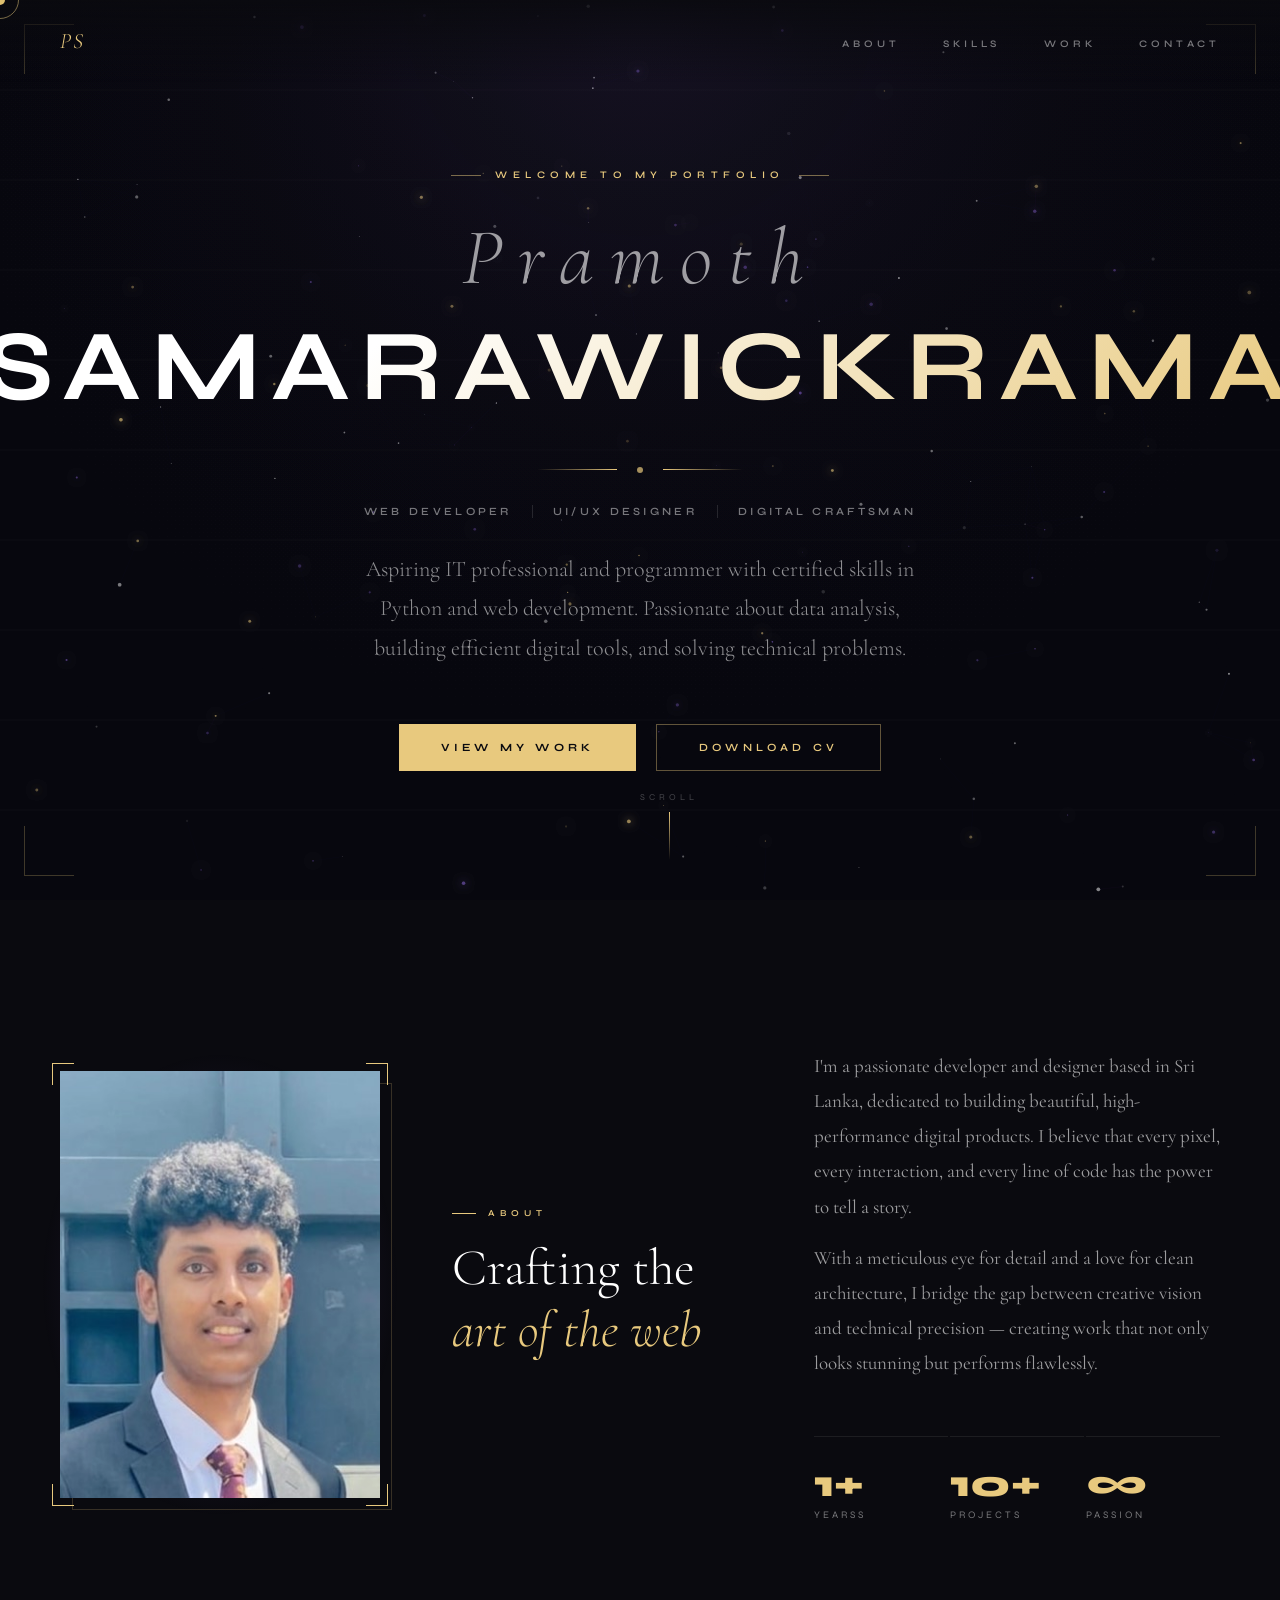
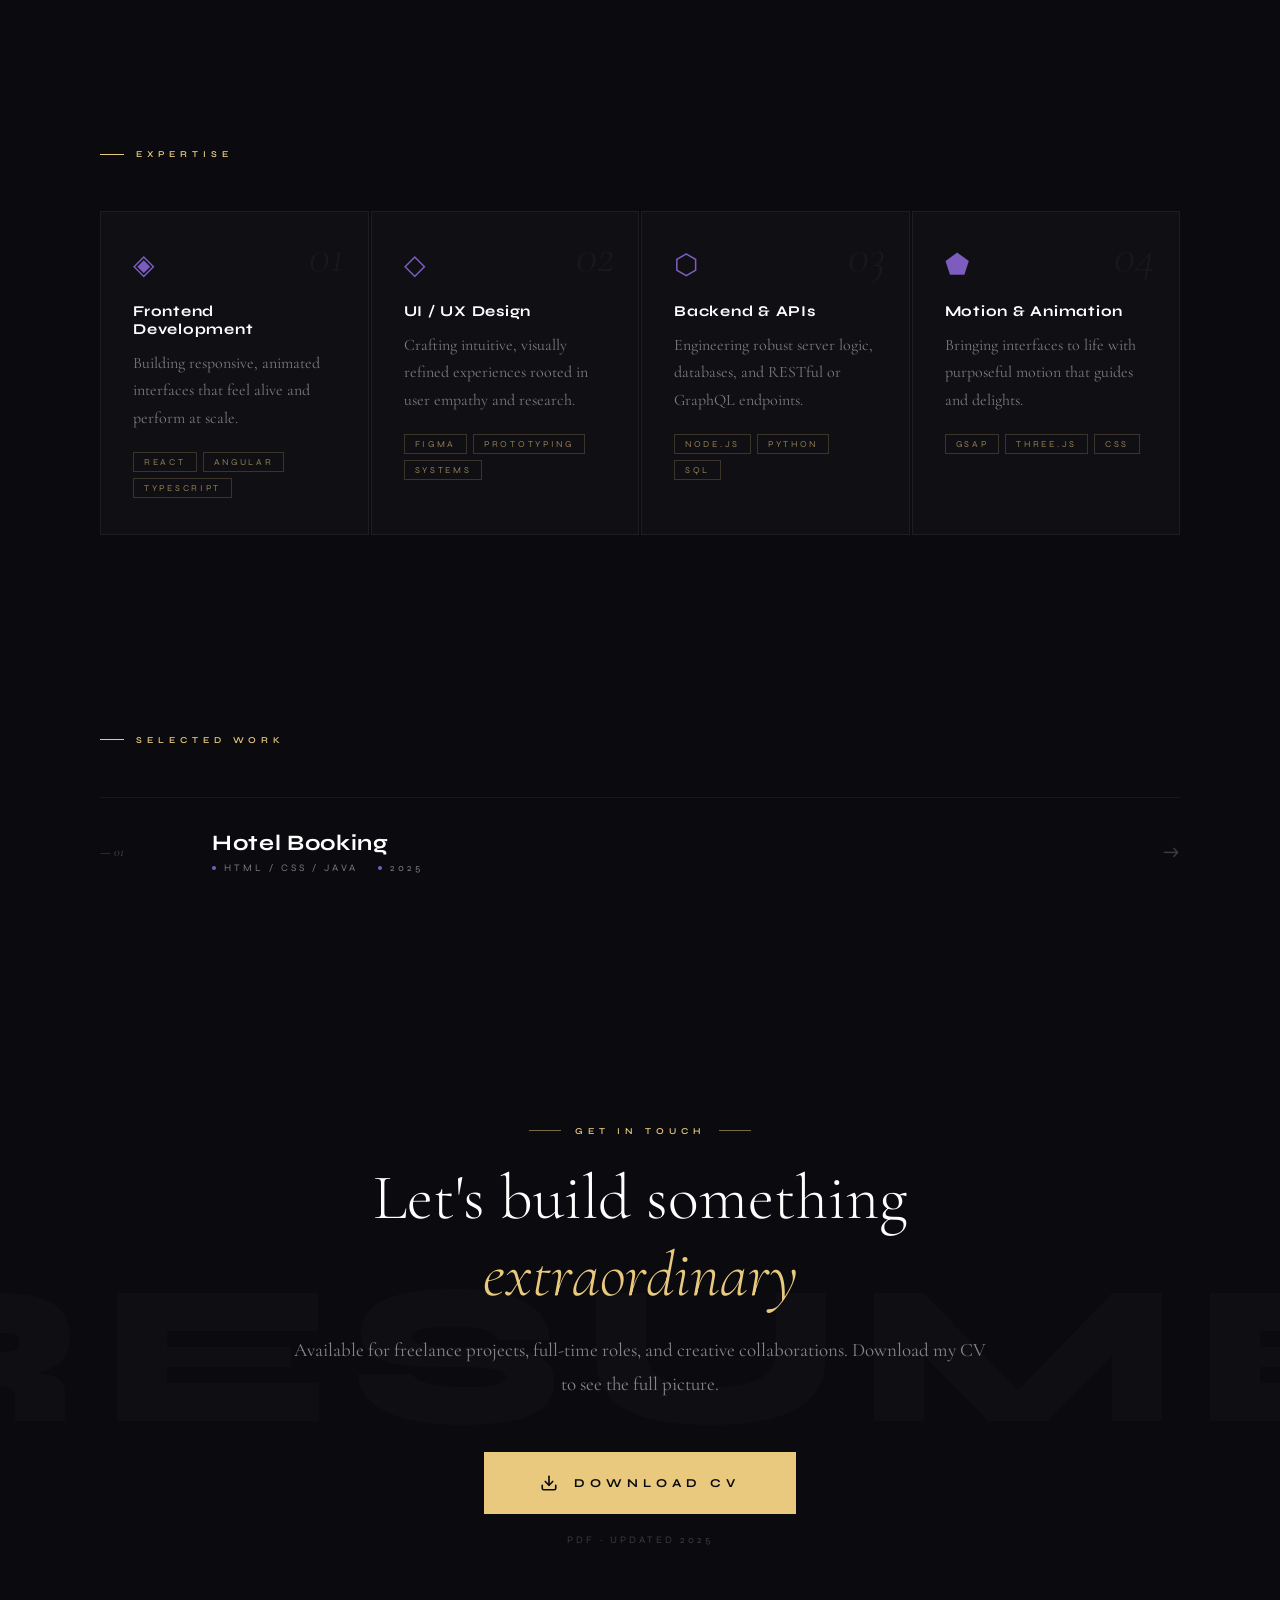
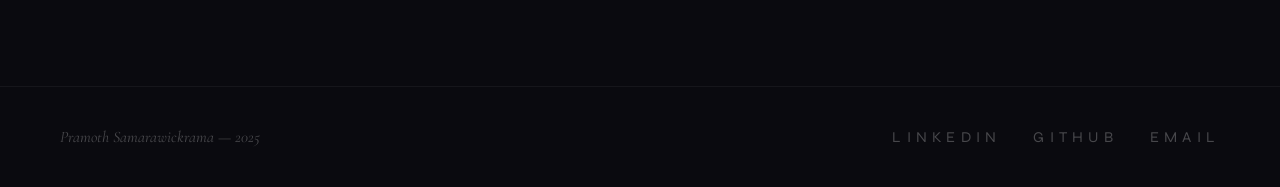
==== pramoth-home.html @ 7612b9fe "Add files via upload" ====
<!DOCTYPE html>
<html lang="en">
<head>
<meta charset="UTF-8">
<meta name="viewport" content="width=device-width, initial-scale=1.0">
<title>Pramoth Samarawickrama — Portfolio</title>
<link href="https://fonts.googleapis.com/css2?family=Cormorant+Garamond:ital,wght@0,300;0,400;0,600;1,300;1,400&family=Syne:wght@400;600;700;800&display=swap" rel="stylesheet">
<style>
:root {
  --gold: #e8c97e;
  --gold-dim: rgba(232,201,126,0.18);
  --gold-mid: rgba(232,201,126,0.5);
  --purple: #7c5cbf;
  --purple-dim: rgba(124,92,191,0.15);
  --bg: #0a0a0f;
  --bg2: #0f0f18;
  --white: #ffffff;
  --muted: rgba(255,255,255,0.45);
  --faint: rgba(255,255,255,0.08);
}

*, *::before, *::after { margin: 0; padding: 0; box-sizing: border-box; }

html { scroll-behavior: smooth; }

body {
  background: var(--bg);
  color: var(--white);
  font-family: 'Syne', sans-serif;
  cursor: none;
  overflow-x: hidden;
}

@media (hover: none) and (pointer: coarse) {
  body { cursor: auto; }
  .cursor, .cursor-ring { display: none !important; }
}

/* ── CURSOR ── */
.cursor {
  position: fixed; width: 10px; height: 10px;
  background: var(--gold); border-radius: 50%;
  pointer-events: none; z-index: 9999;
  transform: translate(-50%,-50%);
  mix-blend-mode: difference;
  transition: width .2s, height .2s, background .2s;
}
.cursor-ring {
  position: fixed; width: 38px; height: 38px;
  border: 1px solid var(--gold-mid); border-radius: 50%;
  pointer-events: none; z-index: 9998;
  transform: translate(-50%,-50%);
  transition: left .15s ease, top .15s ease, width .3s, height .3s, border-color .3s;
}
body:hover .cursor-ring { border-color: rgba(232,201,126,0.6); }

/* ── CANVAS ── */
canvas#bg { position: fixed; inset: 0; z-index: 0; }

/* ── NAV ── */
nav {
  position: fixed; top: 0; left: 0; right: 0;
  z-index: 100;
  display: flex; align-items: center; justify-content: space-between;
  padding: 28px 60px;
  background: linear-gradient(to bottom, rgba(10,10,15,0.9) 0%, transparent 100%);
}
.nav-logo {
  font-family: 'Cormorant Garamond', serif;
  font-size: 22px; font-weight: 300; font-style: italic;
  color: var(--gold); letter-spacing: 0.08em;
  opacity: 0; animation: fadeDown .8s ease .2s forwards;
}
.nav-links {
  display: flex; gap: 44px; list-style: none;
  opacity: 0; animation: fadeDown .8s ease .4s forwards;
}
.nav-links a {
  font-size: 10px; font-weight: 600; letter-spacing: 0.38em;
  text-transform: uppercase; color: var(--muted);
  text-decoration: none;
  transition: color .3s;
  position: relative;
}
.nav-links a::after {
  content: ''; position: absolute; bottom: -3px; left: 0;
  width: 0; height: 1px; background: var(--gold);
  transition: width .3s ease;
}
.nav-links a:hover { color: var(--gold); }
.nav-links a:hover::after { width: 100%; }

/* ── HERO ── */
#hero {
  position: relative; z-index: 10;
  min-height: 100vh;
  display: flex; flex-direction: column;
  align-items: center; justify-content: center;
  text-align: center;
  padding: 120px 40px 80px;
}

.hero-eyebrow {
  font-size: 10px; font-weight: 600; letter-spacing: 0.55em;
  text-transform: uppercase; color: var(--gold);
  opacity: 0; animation: fadeUp .8s ease .6s forwards;
  margin-bottom: 28px;
}
.hero-eyebrow span {
  display: inline-block; width: 30px; height: 1px;
  background: var(--gold); vertical-align: middle;
  margin: 0 14px; opacity: 0.5;
}

.hero-name {
  overflow: hidden;
  margin-bottom: 8px;
}
.hero-name-first {
  display: block;
  font-family: 'Cormorant Garamond', serif;
  font-style: italic; font-weight: 300;
  font-size: clamp(36px, 7vw, 80px);
  color: rgba(255,255,255,0.6);
  letter-spacing: 0.2em;
  transform: translateY(100%); opacity: 0;
  animation: revealUp 1s cubic-bezier(.22,1,.36,1) .8s forwards;
}
.hero-name-last {
  display: block;
  font-family: 'Syne', sans-serif;
  font-weight: 700;
  font-size: clamp(36px, 8.5vw, 100px);
  letter-spacing: 0.1em;
  text-transform: uppercase;
  background: linear-gradient(135deg, #fff 30%, var(--gold) 100%);
  -webkit-background-clip: text; -webkit-text-fill-color: transparent;
  background-clip: text;
  transform: translateY(100%); opacity: 0;
  animation: revealUp 1s cubic-bezier(.22,1,.36,1) 1s forwards;
}

.hero-divider {
  display: flex; align-items: center; gap: 20px;
  margin: 32px 0;
  opacity: 0; animation: fadeUp .8s ease 1.2s forwards;
}
.hero-divider-line {
  width: 80px; height: 1px;
  background: linear-gradient(90deg, transparent, var(--gold));
}
.hero-divider-line.r { transform: scaleX(-1); }
.hero-divider-dot {
  width: 6px; height: 6px; border-radius: 50%;
  background: var(--gold); opacity: 0.7;
  animation: pulseGold 2.5s ease-in-out infinite;
}
@keyframes pulseGold {
  0%,100% { transform: scale(1); opacity: 0.7; box-shadow: 0 0 0 0 rgba(232,201,126,0.4); }
  50% { transform: scale(1.4); opacity: 1; box-shadow: 0 0 0 8px rgba(232,201,126,0); }
}

.hero-roles {
  display: flex; gap: 0; flex-wrap: wrap; justify-content: center;
  opacity: 0; animation: fadeUp .8s ease 1.3s forwards;
  margin-bottom: 20px;
}
.role-chip {
  font-size: 11px; font-weight: 600; letter-spacing: 0.3em;
  text-transform: uppercase; color: var(--muted);
  padding: 0 20px;
  border-right: 1px solid rgba(255,255,255,0.12);
}
.role-chip:last-child { border-right: none; }

.hero-bio {
  max-width: 560px;
  font-family: 'Cormorant Garamond', serif;
  font-size: clamp(17px, 2.2vw, 22px);
  font-weight: 300; line-height: 1.8;
  color: rgba(255,255,255,0.55);
  opacity: 0; animation: fadeUp .8s ease 1.45s forwards;
  margin-top: 12px;
}

.hero-cta {
  display: flex; gap: 20px; margin-top: 56px; flex-wrap: wrap; justify-content: center;
  opacity: 0; animation: fadeUp .8s ease 1.6s forwards;
}
.btn-primary {
  font-family: 'Syne', sans-serif;
  font-size: 11px; font-weight: 700; letter-spacing: 0.38em;
  text-transform: uppercase; color: var(--bg);
  background: var(--gold);
  border: none; padding: 16px 42px;
  cursor: pointer;
  transition: transform .25s, box-shadow .25s, background .25s;
}
.btn-primary:hover {
  transform: translateY(-2px);
  box-shadow: 0 12px 40px rgba(232,201,126,0.3);
  background: #f0d898;
}
.btn-ghost {
  font-family: 'Syne', sans-serif;
  font-size: 11px; font-weight: 600; letter-spacing: 0.38em;
  text-transform: uppercase; color: var(--gold);
  background: none;
  border: 1px solid rgba(232,201,126,0.4);
  padding: 16px 42px;
  cursor: pointer;
  transition: border-color .25s, background .25s, transform .25s;
  text-decoration: none; display: inline-flex; align-items: center;
}
.btn-ghost:hover {
  border-color: var(--gold);
  background: var(--gold-dim);
  transform: translateY(-2px);
}

.hero-scroll {
  position: absolute; bottom: 40px; left: 50%; transform: translateX(-50%);
  display: flex; flex-direction: column; align-items: center; gap: 10px;
  opacity: 0; animation: fadeUp .8s ease 2s forwards;
  cursor: pointer;
}
.hero-scroll span {
  font-size: 9px; letter-spacing: 0.45em; text-transform: uppercase;
  color: rgba(255,255,255,0.25);
}
.scroll-line {
  width: 1px; height: 48px;
  background: linear-gradient(to bottom, var(--gold), transparent);
  animation: scrollPulse 2s ease-in-out infinite;
}
@keyframes scrollPulse {
  0% { transform: scaleY(0); transform-origin: top; opacity: 1; }
  50% { transform: scaleY(1); transform-origin: top; opacity: 1; }
  51% { transform: scaleY(1); transform-origin: bottom; }
  100% { transform: scaleY(0); transform-origin: bottom; opacity: 0.3; }
}

/* ── ABOUT STRIP ── */
#about {
  position: relative; z-index: 10;
  padding: 120px 60px;
  display: grid;
  grid-template-columns: 320px 1fr 1.4fr;
  gap: 72px;
  max-width: 1280px;
  margin: 0 auto;
  align-items: center;
}

/* Portrait image block */
.about-portrait {
  position: relative;
  width: 100%;
}
.about-portrait-glow {
  position: absolute;
  inset: -20px;
  background: radial-gradient(ellipse at center, rgba(124,92,191,0.28) 0%, transparent 70%);
  border-radius: 2px;
  pointer-events: none;
  z-index: 0;
}
.about-portrait-offset {
  position: absolute;
  bottom: -12px; right: -12px;
  width: 100%; height: 100%;
  border: 1px solid rgba(232,201,126,0.2);
  z-index: 0;
}
.about-portrait-img {
  position: relative; z-index: 1;
  width: 100%;
  aspect-ratio: 3/4;
  object-fit: cover;
  object-position: top center;
  display: block;
  filter: grayscale(15%) contrast(1.05);
  transition: filter .5s ease;
}
.about-portrait:hover .about-portrait-img {
  filter: grayscale(0%) contrast(1.05);
}
/* Gold corner brackets */
.about-portrait-corner {
  position: absolute; z-index: 2;
  width: 22px; height: 22px;
}
.about-portrait-corner.tl { top: -8px;  left: -8px;  border-top: 1.5px solid var(--gold); border-left: 1.5px solid var(--gold); }
.about-portrait-corner.tr { top: -8px;  right: -8px; border-top: 1.5px solid var(--gold); border-right: 1.5px solid var(--gold); }
.about-portrait-corner.bl { bottom: -8px; left: -8px;  border-bottom: 1.5px solid var(--gold); border-left: 1.5px solid var(--gold); }
.about-portrait-corner.br { bottom: -8px; right: -8px; border-bottom: 1.5px solid var(--gold); border-right: 1.5px solid var(--gold); }
/* Floating badge */
.about-badge {
  position: absolute; z-index: 3;
  bottom: 20px; left: -20px;
  background: #0a0a0f;
  border: 1px solid rgba(232,201,126,0.3);
  padding: 12px 18px;
  display: flex; flex-direction: column; gap: 3px;
}
/*.about-badge-num {
  font-family: 'Syne', sans-serif;
  font-size: 22px; font-weight: 800;
  color: var(--gold); line-height: 1;
}
.about-badge-label {
  font-size: 9px; letter-spacing: 0.32em;
  text-transform: uppercase; color: var(--muted);
}*/
.section-label {
  font-size: 9px; font-weight: 600; letter-spacing: 0.55em;
  text-transform: uppercase; color: var(--gold);
  margin-bottom: 20px;
  display: flex; align-items: center; gap: 12px;
}
.section-label::before {
  content: ''; display: block; width: 24px; height: 1px; background: var(--gold);
}
.about-heading {
  font-family: 'Cormorant Garamond', serif;
  font-size: clamp(32px, 4vw, 52px); font-weight: 300;
  line-height: 1.2; color: var(--white);
}
.about-heading em { font-style: italic; color: var(--gold); }
.about-body {
  font-family: 'Cormorant Garamond', serif;
  font-size: 19px; line-height: 1.85;
  color: rgba(255,255,255,0.6);
  margin-top: 28px;
}
.stats-row {
  display: grid; grid-template-columns: repeat(3, 1fr);
  gap: 2px; margin-top: 56px;
}
.stat {
  padding: 28px 0;
  border-top: 1px solid rgba(255,255,255,0.08);
}
.stat-num {
  font-family: 'Syne', sans-serif;
  font-size: 38px; font-weight: 800;
  color: var(--gold); line-height: 1;
  margin-bottom: 6px;
}
.stat-label {
  font-size: 10px; letter-spacing: 0.3em; text-transform: uppercase;
  color: var(--muted);
}

/* ── SKILLS ── */
#skills {
  position: relative; z-index: 10;
  padding: 80px 60px 120px;
  max-width: 1200px; margin: 0 auto;
}
.skills-grid {
  display: grid;
  grid-template-columns: repeat(auto-fit, minmax(240px, 1fr));
  gap: 2px;
  margin-top: 52px;
}
.skill-card {
  background: rgba(255,255,255,0.025);
  border: 1px solid rgba(255,255,255,0.06);
  padding: 36px 32px;
  position: relative; overflow: hidden;
  transition: background .35s, border-color .35s, transform .35s;
  cursor: default;
}
.skill-card::before {
  content: '';
  position: absolute; inset: 0;
  background: linear-gradient(135deg, var(--purple-dim) 0%, transparent 60%);
  opacity: 0; transition: opacity .35s;
}
.skill-card:hover { background: rgba(255,255,255,0.04); border-color: rgba(232,201,126,0.25); transform: translateY(-4px); }
.skill-card:hover::before { opacity: 1; }
.skill-card:hover .skill-icon { color: var(--gold); }
.skill-num {
  position: absolute; top: 20px; right: 24px;
  font-family: 'Cormorant Garamond', serif;
  font-size: 48px; font-weight: 300; font-style: italic;
  color: rgba(255,255,255,0.04);
  line-height: 1;
}
.skill-icon {
  font-size: 28px; margin-bottom: 20px;
  color: var(--purple); transition: color .35s;
}
.skill-title {
  font-family: 'Syne', sans-serif;
  font-size: 15px; font-weight: 700;
  color: var(--white); letter-spacing: 0.05em;
  margin-bottom: 12px;
}
.skill-desc {
  font-family: 'Cormorant Garamond', serif;
  font-size: 16px; line-height: 1.7;
  color: rgba(255,255,255,0.45);
}
.skill-tags {
  display: flex; flex-wrap: wrap; gap: 6px; margin-top: 20px;
}
.skill-tag {
  font-size: 9px; letter-spacing: 0.3em; text-transform: uppercase;
  color: rgba(232,201,126,0.6);
  border: 1px solid rgba(232,201,126,0.2);
  padding: 4px 10px;
}

/* ── SELECTED WORK ── */
#work {
  position: relative; z-index: 10;
  padding: 80px 60px 120px;
  max-width: 1200px; margin: 0 auto;
}
.work-list { margin-top: 52px; }
.work-item {
  display: grid;
  grid-template-columns: 80px 1fr auto;
  gap: 32px; align-items: center;
  padding: 32px 0;
  border-top: 1px solid rgba(255,255,255,0.06);
  cursor: pointer;
  transition: padding .35s;
  position: relative;
}
.work-item::after {
  content: '';
  position: absolute; bottom: 0; left: 0; right: 0; height: 1px;
  background: rgba(255,255,255,0.06);
}
.work-item:last-child::after { display: none; }
.work-item:hover { padding-left: 16px; }
.work-item:hover .work-num { color: var(--gold); }
.work-item:hover .work-arrow { transform: translateX(6px); color: var(--gold); }
.work-num {
  font-family: 'Cormorant Garamond', serif;
  font-size: 13px; font-style: italic;
  color: rgba(255,255,255,0.25);
  transition: color .35s;
}
.work-info { flex: 1; }
.work-title {
  font-family: 'Syne', sans-serif;
  font-size: 22px; font-weight: 700;
  color: var(--white); letter-spacing: 0.03em;
  margin-bottom: 6px;
  transition: color .35s;
}
.work-item:hover .work-title { color: var(--gold); }
.work-meta {
  font-size: 10px; letter-spacing: 0.3em; text-transform: uppercase;
  color: var(--muted);
  display: flex; gap: 20px;
}
.work-meta span { display: flex; align-items: center; gap: 8px; }
.work-meta span::before {
  content: ''; width: 4px; height: 4px;
  border-radius: 50%; background: var(--purple);
}
.work-arrow {
  font-size: 20px; color: rgba(255,255,255,0.2);
  transition: transform .35s, color .35s;
}

/* ── CV SECTION ── */
#cv-section {
  position: relative; z-index: 10;
  padding: 100px 60px 140px;
  text-align: center;
  overflow: hidden;
}
.cv-bg-text {
  position: absolute; top: 50%; left: 50%;
  transform: translate(-50%, -50%);
  font-family: 'Syne', sans-serif;
  font-size: clamp(80px, 18vw, 200px);
  font-weight: 800; letter-spacing: 0.1em;
  text-transform: uppercase;
  color: rgba(255,255,255,0.02);
  white-space: nowrap; pointer-events: none;
  user-select: none;
}
.cv-inner {
  position: relative; z-index: 2;
  max-width: 700px; margin: 0 auto;
}
.cv-label {
  font-size: 9px; font-weight: 600; letter-spacing: 0.55em;
  text-transform: uppercase; color: var(--gold);
  margin-bottom: 24px;
  display: flex; align-items: center; justify-content: center; gap: 14px;
}
.cv-label::before, .cv-label::after {
  content: ''; display: block; width: 32px; height: 1px; background: var(--gold); opacity: 0.5;
}
.cv-heading {
  font-family: 'Cormorant Garamond', serif;
  font-size: clamp(36px, 5.5vw, 64px);
  font-weight: 300; line-height: 1.2;
  margin-bottom: 20px;
}
.cv-heading em { font-style: italic; color: var(--gold); }
.cv-sub {
  font-family: 'Cormorant Garamond', serif;
  font-size: 19px; line-height: 1.75;
  color: rgba(255,255,255,0.5);
  margin-bottom: 52px;
}

/* The grand CV button */
.cv-download-wrap {
  display: flex; justify-content: center; align-items: center;
  flex-direction: column; gap: 20px;
}
.cv-btn {
  position: relative; display: inline-flex;
  align-items: center; gap: 16px;
  font-family: 'Syne', sans-serif;
  font-size: 12px; font-weight: 700; letter-spacing: 0.42em;
  text-transform: uppercase; color: var(--bg);
  background: var(--gold);
  border: none; padding: 22px 56px;
  cursor: pointer; overflow: hidden;
  text-decoration: none;
  transition: transform .3s, box-shadow .3s;
}
.cv-btn::before {
  content: '';
  position: absolute; inset: 0;
  background: linear-gradient(135deg, rgba(255,255,255,0.25), transparent);
  opacity: 0; transition: opacity .3s;
}
.cv-btn:hover { transform: translateY(-3px); box-shadow: 0 20px 60px rgba(232,201,126,0.35); }
.cv-btn:hover::before { opacity: 1; }
.cv-btn:active { transform: translateY(0); }
.cv-btn svg {
  width: 18px; height: 18px; flex-shrink: 0;
  transition: transform .3s;
}
.cv-btn:hover svg { transform: translateY(3px); }

.cv-note {
  font-size: 10px; letter-spacing: 0.3em; text-transform: uppercase;
  color: rgba(255,255,255,0.2);
}

/* ── FOOTER ── */
footer {
  position: relative; z-index: 10;
  padding: 40px 60px;
  border-top: 1px solid rgba(255,255,255,0.05);
  display: flex; align-items: center; justify-content: space-between;
  flex-wrap: wrap; gap: 20px;
}
.footer-sig {
  font-family: 'Cormorant Garamond', serif;
  font-style: italic; font-size: 16px;
  color: rgba(255,255,255,0.25);
}
.footer-links {
  display: flex; gap: 32px; list-style: none;
}
.footer-links a {
  font-size: 15px; letter-spacing: 0.35em; text-transform: uppercase;
  color: rgba(255, 255, 255, 0.25); text-decoration: none;
  transition: color .3s;
}
.footer-links a:hover { color: var(--gold); }

/* ── CORNER DECO ── */
.corner-deco {
  position: fixed; width: 50px; height: 50px;
  z-index: 50; pointer-events: none;
  opacity: 0; animation: fadeUp .8s ease 2s forwards;
}
.corner-deco.tl { top: 24px; left: 24px; border-top: 1px solid rgba(232,201,126,0.25); border-left: 1px solid rgba(232,201,126,0.25); }
.corner-deco.tr { top: 24px; right: 24px; border-top: 1px solid rgba(232,201,126,0.25); border-right: 1px solid rgba(232,201,126,0.25); }
.corner-deco.bl { bottom: 24px; left: 24px; border-bottom: 1px solid rgba(232,201,126,0.25); border-left: 1px solid rgba(232,201,126,0.25); }
.corner-deco.br { bottom: 24px; right: 24px; border-bottom: 1px solid rgba(232,201,126,0.25); border-right: 1px solid rgba(232,201,126,0.25); }

/* ── ANIMATIONS ── */
@keyframes fadeUp { from { opacity:0; transform:translateY(24px); } to { opacity:1; transform:translateY(0); } }
@keyframes fadeDown { from { opacity:0; transform:translateY(-16px); } to { opacity:1; transform:translateY(0); } }
@keyframes revealUp { to { transform:translateY(0); opacity:1; } }

/* ── REVEAL ON SCROLL ── */
.reveal {
  opacity: 0; transform: translateY(36px);
  transition: opacity .9s cubic-bezier(.22,1,.36,1), transform .9s cubic-bezier(.22,1,.36,1);
}
.reveal.visible { opacity: 1; transform: translateY(0); }

/* ── RESPONSIVE ── */
@media (max-width: 768px) {
  nav { padding: 22px 28px; }
  .nav-links { gap: 24px; }
  #about { grid-template-columns: 1fr; gap: 48px; padding: 80px 28px; }
  .about-portrait { max-width: 280px; margin: 0 auto; }
  .about-badge { left: 0; }
  #skills, #work, #cv-section { padding-left: 28px; padding-right: 28px; }
  .stats-row { grid-template-columns: repeat(3,1fr); gap: 0; }
  footer { padding: 32px 28px; flex-direction: column; align-items: flex-start; }
  .work-item { grid-template-columns: 60px 1fr 30px; gap: 16px; }
}

/* Page fade-in from loader */
.page-veil {
  position: fixed; inset: 0; z-index: 9999;
  background: #0a0a0f;
  opacity: 1;
  transition: opacity 0.8s ease;
  pointer-events: none;
}
.page-veil.lifted { opacity: 0; }
</style>
</head>
<body>

<div class="page-veil" id="pageVeil"></div>
<canvas id="bg"></canvas>
<div class="cursor" id="cursor"></div>
<div class="cursor-ring" id="cursorRing"></div>
<div class="corner-deco tl"></div>
<div class="corner-deco tr"></div>
<div class="corner-deco bl"></div>
<div class="corner-deco br"></div>

<!-- NAV -->
<nav>
  <div class="nav-logo">PS</div>
  <ul class="nav-links">
    <li><a href="#about">About</a></li>
    <li><a href="#skills">Skills</a></li>
    <li><a href="#work">Work</a></li>
    <li><a href="#cv-section">Contact</a></li>
  </ul>
</nav>

<!-- HERO -->
<section id="hero">
  <p class="hero-eyebrow"><span></span>Welcome to my portfolio<span></span></p>

  <div class="hero-name">
    <span class="hero-name-first">Pramoth</span>
    <span class="hero-name-last">Samarawickrama</span>
  </div>

  <div class="hero-divider">
    <div class="hero-divider-line"></div>
    <div class="hero-divider-dot"></div>
    <div class="hero-divider-line r"></div>
  </div>

  <div class="hero-roles">
    <span class="role-chip">Web Developer</span>
    <span class="role-chip">UI/UX Designer</span>
    <span class="role-chip">Digital Craftsman</span>
  </div>

  <p class="hero-bio">
    Aspiring IT professional and programmer with certified skills in Python and web development. Passionate about data analysis, building efficient digital tools, and solving technical problems.
  </p>

  <div class="hero-cta">
    <button class="btn-primary" onclick="document.getElementById('work').scrollIntoView({behavior:'smooth'})">View My Work</button>
    <a href="#cv-section" class="btn-ghost">Download CV</a>
  </div>

  <div class="hero-scroll" onclick="document.getElementById('about').scrollIntoView({behavior:'smooth'})">
    <span>Scroll</span>
    <div class="scroll-line"></div>
  </div>
</section>

<!-- ABOUT -->
<section id="about">

  <!-- Column 1: Portrait -->
  <div class="about-portrait reveal">
    <div class="about-portrait-glow"></div>
    <div class="about-portrait-offset"></div>
    <img
      src="Pramoth.jpeg"
      alt="Pramoth Samarawickrama"
      class="about-portrait-img"
    />
    <div class="about-portrait-corner tl"></div>
    <div class="about-portrait-corner tr"></div>
    <div class="about-portrait-corner bl"></div>
    <div class="about-portrait-corner br"></div>
    <!--div class="about-badge">
      <span class="about-badge-num">5+</span>
      <span class="about-badge-label">Years exp.</span>
    </div-->
  </div>

  <!-- Column 2: Label + Heading -->
  <div>
    <p class="section-label reveal">About</p>
    <h2 class="about-heading reveal" style="transition-delay:.1s">
      Crafting the<br><em>art of the web</em>
    </h2>
  </div>

  <!-- Column 3: Bio + Stats -->
  <div>
    <p class="about-body reveal" style="transition-delay:.2s">
      I'm a passionate developer and designer based in Sri Lanka, dedicated to building
      beautiful, high-performance digital products. I believe that every pixel, every
      interaction, and every line of code has the power to tell a story.
    </p>
    <p class="about-body reveal" style="transition-delay:.3s; margin-top:16px;">
      With a meticulous eye for detail and a love for clean architecture, I bridge the gap
      between creative vision and technical precision — creating work that not only looks
      stunning but performs flawlessly.
    </p>
    <div class="stats-row">
      <div class="stat reveal" style="transition-delay:.35s">
        <div class="stat-num">1+</div>
        <div class="stat-label">Yearss</div>
      </div>
      <div class="stat reveal" style="transition-delay:.42s">
        <div class="stat-num">10+</div>
        <div class="stat-label">Projects</div>
      </div>
      <div class="stat reveal" style="transition-delay:.49s">
        <div class="stat-num">∞</div>
        <div class="stat-label">Passion</div>
      </div>
    </div>
  </div>

</section>

<!-- SKILLS -->
<section id="skills">
  <p class="section-label reveal">Expertise</p>
  <div class="skills-grid">
    <div class="skill-card reveal" style="transition-delay:.1s">
      <div class="skill-num">01</div>
      <div class="skill-icon">◈</div>
      <div class="skill-title">Frontend Development</div>
      <div class="skill-desc">Building responsive, animated interfaces that feel alive and perform at scale.</div>
      <div class="skill-tags">
        <span class="skill-tag">React</span>
        <span class="skill-tag">Angular</span>
        <span class="skill-tag">TypeScript</span>
      </div>
    </div>
    <div class="skill-card reveal" style="transition-delay:.18s">
      <div class="skill-num">02</div>
      <div class="skill-icon">◇</div>
      <div class="skill-title">UI / UX Design</div>
      <div class="skill-desc">Crafting intuitive, visually refined experiences rooted in user empathy and research.</div>
      <div class="skill-tags">
        <span class="skill-tag">Figma</span>
        <span class="skill-tag">Prototyping</span>
        <span class="skill-tag">Systems</span>
      </div>
    </div>
    <div class="skill-card reveal" style="transition-delay:.26s">
      <div class="skill-num">03</div>
      <div class="skill-icon">⬡</div>
      <div class="skill-title">Backend & APIs</div>
      <div class="skill-desc">Engineering robust server logic, databases, and RESTful or GraphQL endpoints.</div>
      <div class="skill-tags">
        <span class="skill-tag">Node.js</span>
        <span class="skill-tag">Python</span>
        <span class="skill-tag">SQL</span>
      </div>
    </div>
    <div class="skill-card reveal" style="transition-delay:.34s">
      <div class="skill-num">04</div>
      <div class="skill-icon">⬟</div>
      <div class="skill-title">Motion & Animation</div>
      <div class="skill-desc">Bringing interfaces to life with purposeful motion that guides and delights.</div>
      <div class="skill-tags">
        <span class="skill-tag">GSAP</span>
        <span class="skill-tag">Three.js</span>
        <span class="skill-tag">CSS</span>
      </div>
    </div>
  </div>
</section>

<!-- WORK -->
<section id="work">
  <p class="section-label reveal">Selected Work</p>
  <div class="work-list">
    <a href="projects/Hotel Booking/index.html" target="_blank"
       class="work-item reveal" style="transition-delay:.1s; text-decoration:none; color:inherit;">
      <span class="work-num">— 01</span>
      <div class="work-info">
        <div class="work-title">Hotel Booking</div>
        <div class="work-meta">
          <!--span>Design System</span-->
          <span>Html / Css / Java</span>
          <span>2025</span>
        </div>
      </div>
      <span class="work-arrow">→</span>
    </a>
    </div>
    <!--Project 2>
    <div class="work-item reveal" style="transition-delay:.18s">
      <span class="work-num">— 02</span>
      <div class="work-info">
        <div class="work-title">Nexus E-Commerce Platform</div>
        <div class="work-meta">
          <span>Full Stack</span>
          <span>Next.js / Node</span>
          <span>2024</span>
        </div>
      </div>
      <span class="work-arrow">→</span>
    </div>
    <!-Project 3>
    <div class="work-item reveal" style="transition-delay:.26s">
      <span class="work-num">— 03</span>
      <div class="work-info">
        <div class="work-title">Atlas Analytics Dashboard</div>
        <div class="work-meta">
          <span>Data Visualization</span>
          <span>D3.js / Python</span>
          <span>2023</span>
        </div>
      </div>
      <span class="work-arrow">→</span>
    </div>
    <!-Project 4>
    <div class="work-item reveal" style="transition-delay:.34s">
      <span class="work-num">— 04</span>
      <div class="work-info">
        <div class="work-title">Vela Brand Experience</div>
        <div class="work-meta">
          <span>Creative Dev</span>
          <span>WebGL / GSAP</span>
          <span>2023</span>
        </div>
      </div>
      <span class="work-arrow">→</span-->
    </div>
  </div>
</section>

<!-- CV DOWNLOAD -->
<section id="cv-section">
  <div class="cv-bg-text" aria-hidden="true">Resume</div>
  <div class="cv-inner">
    <p class="cv-label reveal">Get In Touch</p>
    <h2 class="cv-heading reveal" style="transition-delay:.1s">
      Let's build something <em>extraordinary</em>
    </h2>
    <p class="cv-sub reveal" style="transition-delay:.2s">
      Available for freelance projects, full-time roles, and creative collaborations.
      Download my CV to see the full picture.
    </p>
    <div class="cv-download-wrap reveal" style="transition-delay:.3s">
      <a href="Pramoth-CV.png" download="Pramoth_Samarawickrama_CV.pdf" class="cv-btn">
        <svg viewBox="0 0 24 24" fill="none" stroke="currentColor" stroke-width="2.2" stroke-linecap="round" stroke-linejoin="round">
          <path d="M21 15v4a2 2 0 0 1-2 2H5a2 2 0 0 1-2-2v-4"/>
          <polyline points="7 10 12 15 17 10"/>
          <line x1="12" y1="15" x2="12" y2="3"/>
        </svg>
        Download CV
      </a>
      <span class="cv-note">PDF · Updated 2025</span>
    </div>
  </div>
</section>

<!-- FOOTER -->
<footer>
  <div class="footer-sig">Pramoth Samarawickrama &mdash; 2025</div>
  <ul class="footer-links">
    <li><a href="https://www.linkedin.com/in/pramoth-samarawickrama" target="_blank">LinkedIn</a></li>
    <li><a href="https://github.com/Pramothsamarawickrama" target="_blank">GitHub</a></li>
    <li><a href="mailto:rashinthapramoth@gmail.com">Email</a></li>
  </ul>
</footer>

<script>
/* ── PAGE FADE-IN ── */
window.addEventListener('load', () => {
  requestAnimationFrame(() => {
    document.getElementById('pageVeil').classList.add('lifted');
  });
});

/* ── PARTICLE CANVAS ── */
const canvas = document.getElementById('bg');
const ctx = canvas.getContext('2d');
let W, H, particles = [], mouse = { x: -999, y: -999 };

function resize() { W = canvas.width = window.innerWidth; H = canvas.height = window.innerHeight; }
resize(); window.addEventListener('resize', resize);

window.addEventListener('mousemove', e => { mouse.x = e.clientX; mouse.y = e.clientY; });

class Particle {
  constructor() { this.reset(true); }
  reset(init) {
    this.x = Math.random() * W;
    this.y = init ? Math.random() * H : Math.random() * H;
    this.ox = this.x; this.oy = this.y;
    this.size = Math.random() * 1.6 + 0.3;
    this.vx = (Math.random() - 0.5) * 0.25;
    this.vy = (Math.random() - 0.5) * 0.25;
    this.opacity = 0;
    this.targetOpacity = Math.random() * 0.5 + 0.1;
    this.speed = Math.random() * 0.005 + 0.003;
    this.growing = true;
    this.color = Math.random() < 0.28 ? '#e8c97e' : Math.random() < 0.5 ? '#7c5cbf' : '#ffffff';
  }
  update() {
    this.x += this.vx;
    this.y += this.vy;
    // Mouse repulsion
    const dx = this.x - mouse.x, dy = this.y - mouse.y;
    const dist = Math.sqrt(dx*dx + dy*dy);
    if (dist < 120) {
      const force = (120 - dist) / 120;
      this.x += dx / dist * force * 1.5;
      this.y += dy / dist * force * 1.5;
    }
    if (this.growing) {
      this.opacity = Math.min(this.opacity + this.speed, this.targetOpacity);
      if (this.opacity >= this.targetOpacity) this.growing = false;
    } else {
      this.opacity -= this.speed * 0.4;
      if (this.opacity <= 0) this.reset(false);
    }
    if (this.x < 0 || this.x > W || this.y < 0 || this.y > H) this.reset(false);
  }
  draw() {
    ctx.save();
    ctx.globalAlpha = this.opacity;
    ctx.fillStyle = this.color;
    if (this.color !== '#ffffff') { ctx.shadowBlur = 8; ctx.shadowColor = this.color; }
    ctx.beginPath();
    ctx.arc(this.x, this.y, this.size, 0, Math.PI * 2);
    ctx.fill();
    ctx.restore();
  }
}
for (let i = 0; i < 160; i++) particles.push(new Particle());

/* Connection lines between nearby particles */
function drawConnections() {
  for (let i = 0; i < particles.length; i++) {
    for (let j = i + 1; j < particles.length; j++) {
      const p = particles[i], q = particles[j];
      if (p.color === '#e8c97e' && q.color === '#e8c97e') continue;
      const dx = p.x - q.x, dy = p.y - q.y;
      const dist = Math.sqrt(dx*dx + dy*dy);
      if (dist < 100) {
        ctx.save();
        ctx.globalAlpha = (1 - dist / 100) * 0.04;
        ctx.strokeStyle = '#7c5cbf';
        ctx.lineWidth = 0.5;
        ctx.beginPath(); ctx.moveTo(p.x, p.y); ctx.lineTo(q.x, q.y); ctx.stroke();
        ctx.restore();
      }
    }
  }
}

/* Subtle grid */
function drawGrid() {
  ctx.strokeStyle = 'rgba(255,255,255,0.022)';
  ctx.lineWidth = 0.5;
  const s = 90;
  for (let x = 0; x < W; x += s) { ctx.beginPath(); ctx.moveTo(x,0); ctx.lineTo(x,H); ctx.stroke(); }
  for (let y = 0; y < H; y += s) { ctx.beginPath(); ctx.moveTo(0,y); ctx.lineTo(W,y); ctx.stroke(); }
}

function animate() {
  ctx.fillStyle = 'rgba(10,10,15,0.28)';
  ctx.fillRect(0, 0, W, H);
  drawGrid();
  drawConnections();
  particles.forEach(p => { p.update(); p.draw(); });
  // Ambient glow center-top
  const g = ctx.createRadialGradient(W/2, 0, 0, W/2, 0, W*0.6);
  g.addColorStop(0, 'rgba(124,92,191,0.06)');
  g.addColorStop(1, 'transparent');
  ctx.fillStyle = g; ctx.fillRect(0, 0, W, H);
  requestAnimationFrame(animate);
}
animate();

/* ── CUSTOM CURSOR — desktop only ── */
const cur = document.getElementById('cursor');
const ring = document.getElementById('cursorRing');
const isTouch = window.matchMedia('(hover: none) and (pointer: coarse)').matches;
if (!isTouch) {
  document.addEventListener('mousemove', e => {
    cur.style.left = e.clientX + 'px'; cur.style.top = e.clientY + 'px';
    ring.style.left = e.clientX + 'px'; ring.style.top = e.clientY + 'px';
  });
  document.querySelectorAll('a, button, .work-item, .skill-card').forEach(el => {
    el.addEventListener('mouseenter', () => {
      ring.style.width = '60px'; ring.style.height = '60px';
      ring.style.borderColor = 'rgba(232,201,126,0.8)';
    });
    el.addEventListener('mouseleave', () => {
      ring.style.width = '38px'; ring.style.height = '38px';
      ring.style.borderColor = 'rgba(232,201,126,0.5)';
    });
  });
}

/* ── SCROLL REVEAL ── */
const observer = new IntersectionObserver((entries) => {
  entries.forEach(e => { if (e.isIntersecting) { e.target.classList.add('visible'); } });
}, { threshold: 0.12 });
document.querySelectorAll('.reveal').forEach(el => observer.observe(el));

/* ── NAV ACTIVE ── */
window.addEventListener('scroll', () => {
  const nav = document.querySelector('nav');
  nav.style.background = window.scrollY > 60
    ? 'rgba(10,10,15,0.95)' : 'linear-gradient(to bottom, rgba(10,10,15,0.9), transparent)';
});
</script>
</body>
</html>
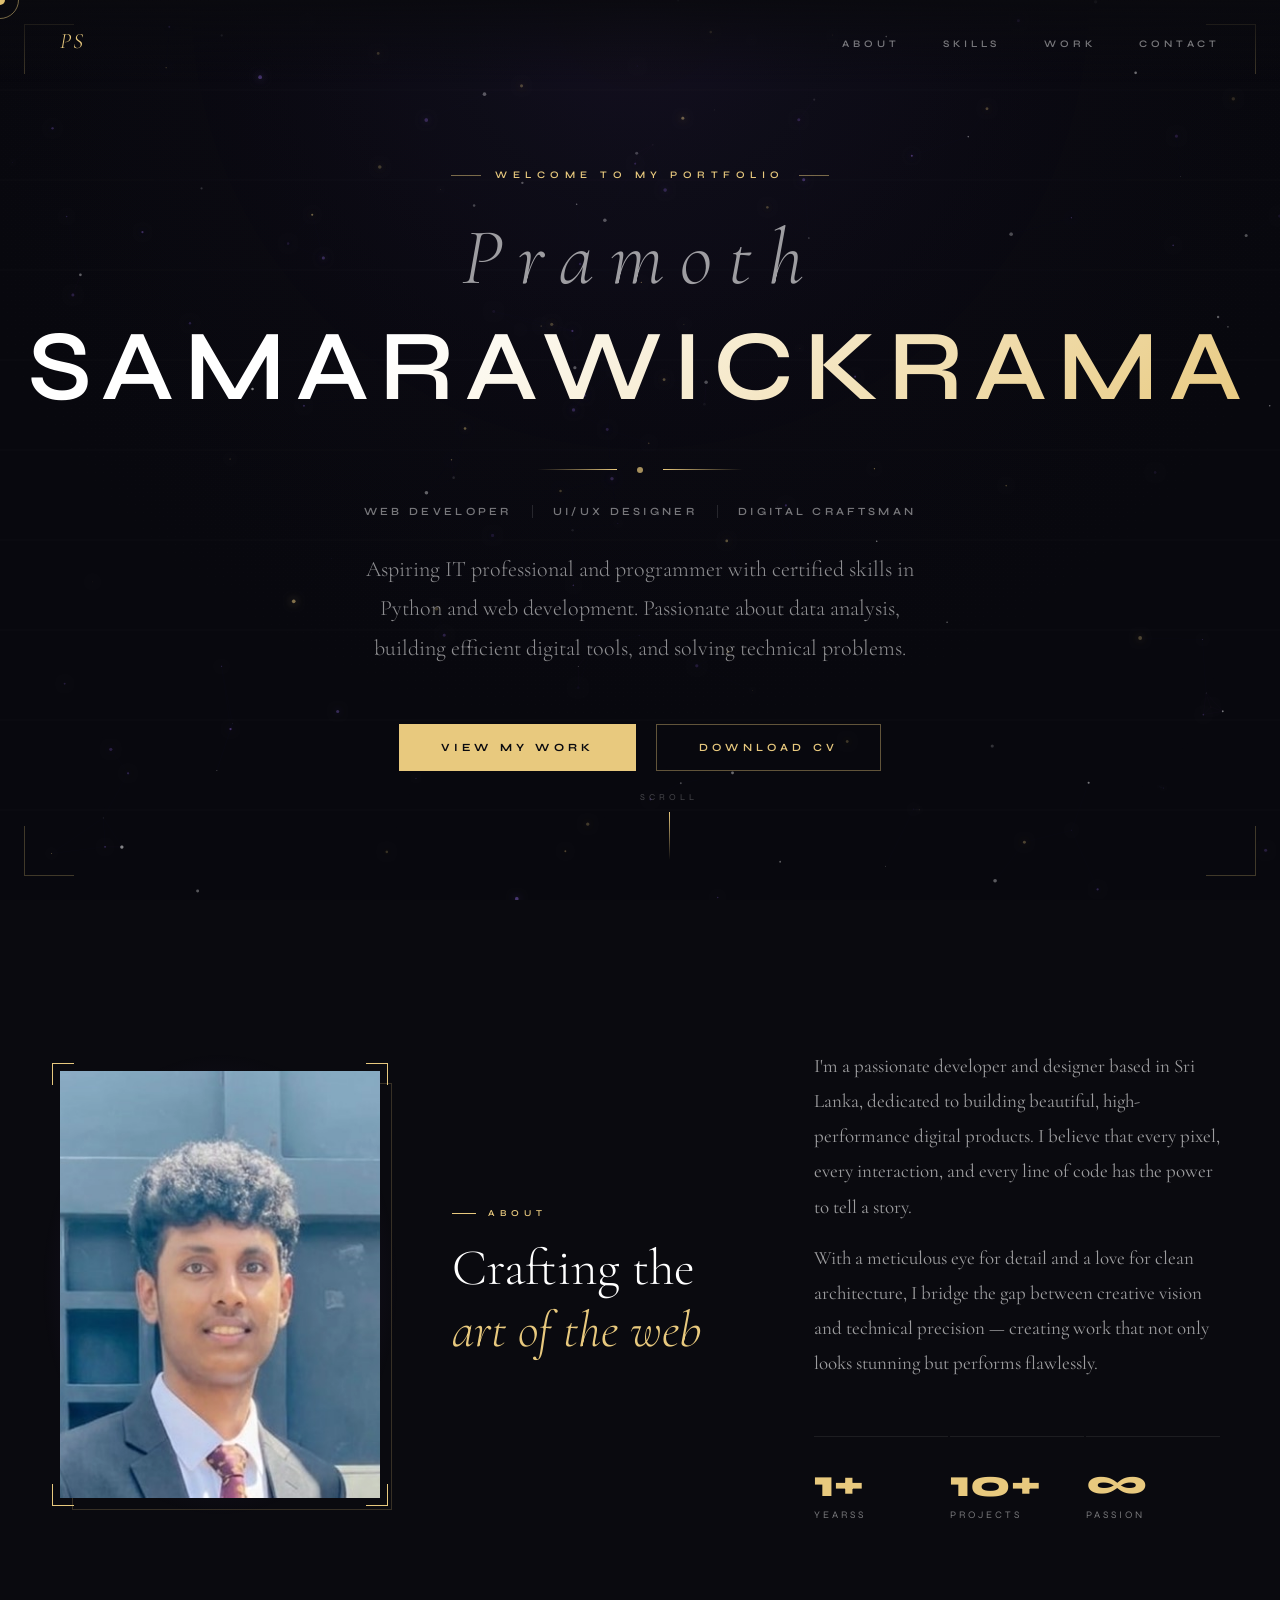
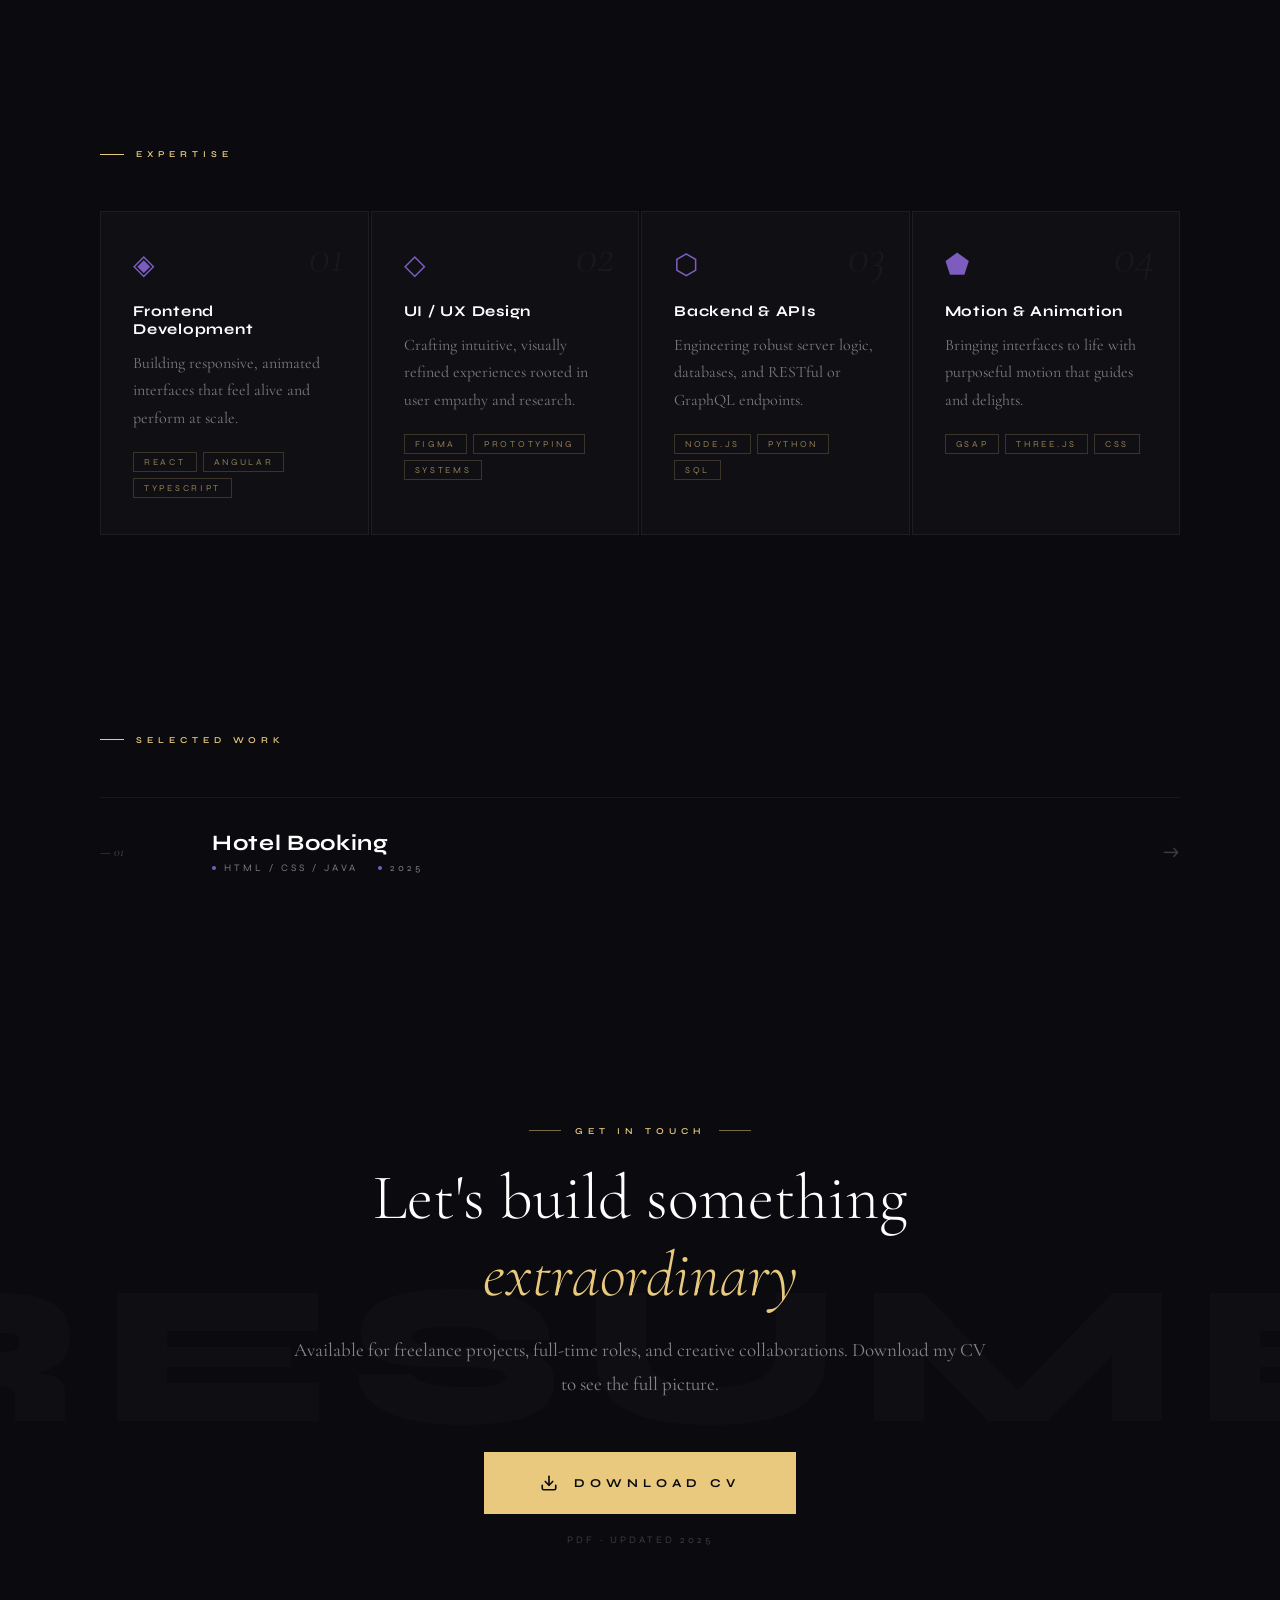
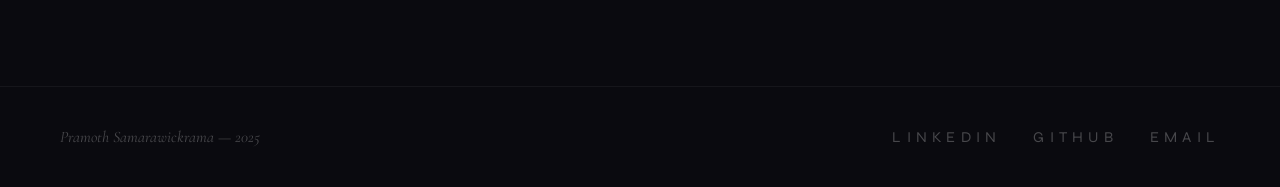
==== commit cebd33e3: "Change font weight from 700 to 600 in hero-name-last" ====
--- a/pramoth-home.html
+++ b/pramoth-home.html
@@ -129,7 +129,7 @@
 .hero-name-last {
   display: block;
   font-family: 'Syne', sans-serif;
-  font-weight: 700;
+  font-weight: 600;
   font-size: clamp(36px, 8.5vw, 100px);
   letter-spacing: 0.1em;
   text-transform: uppercase;
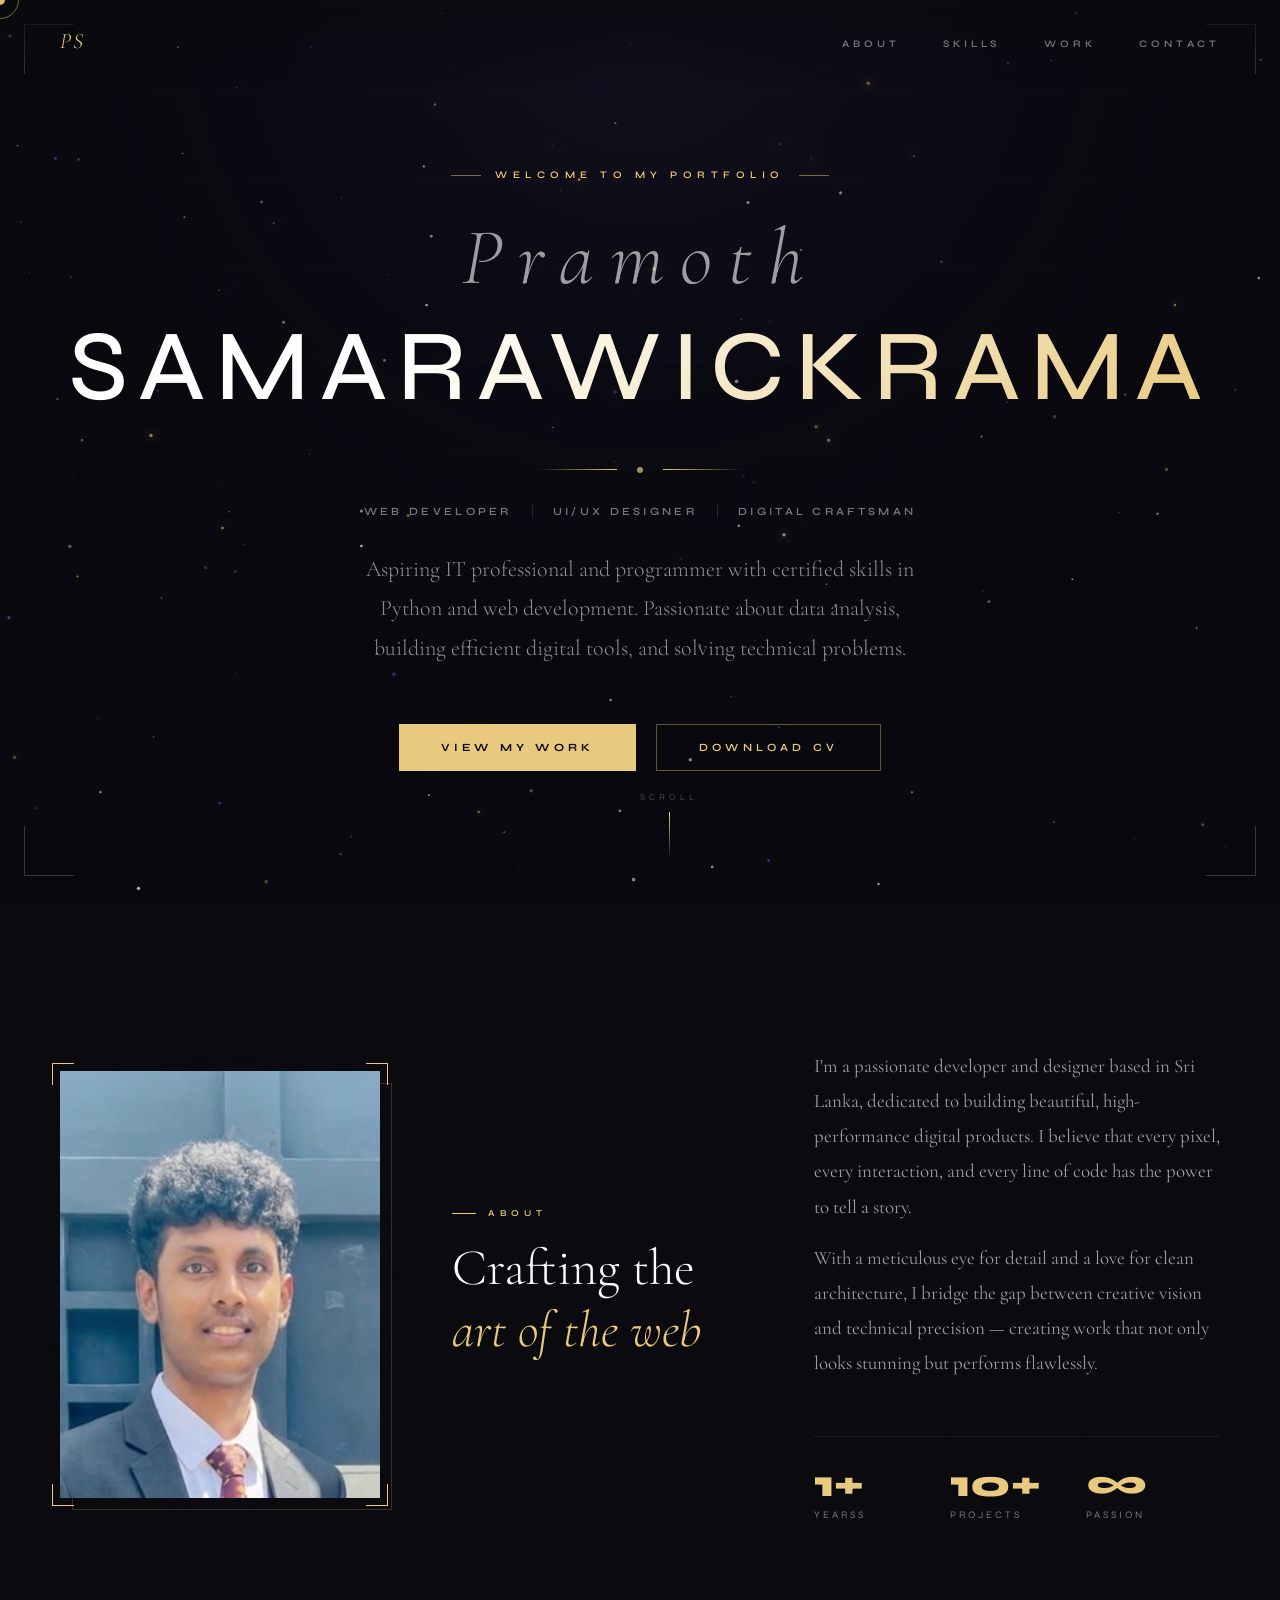
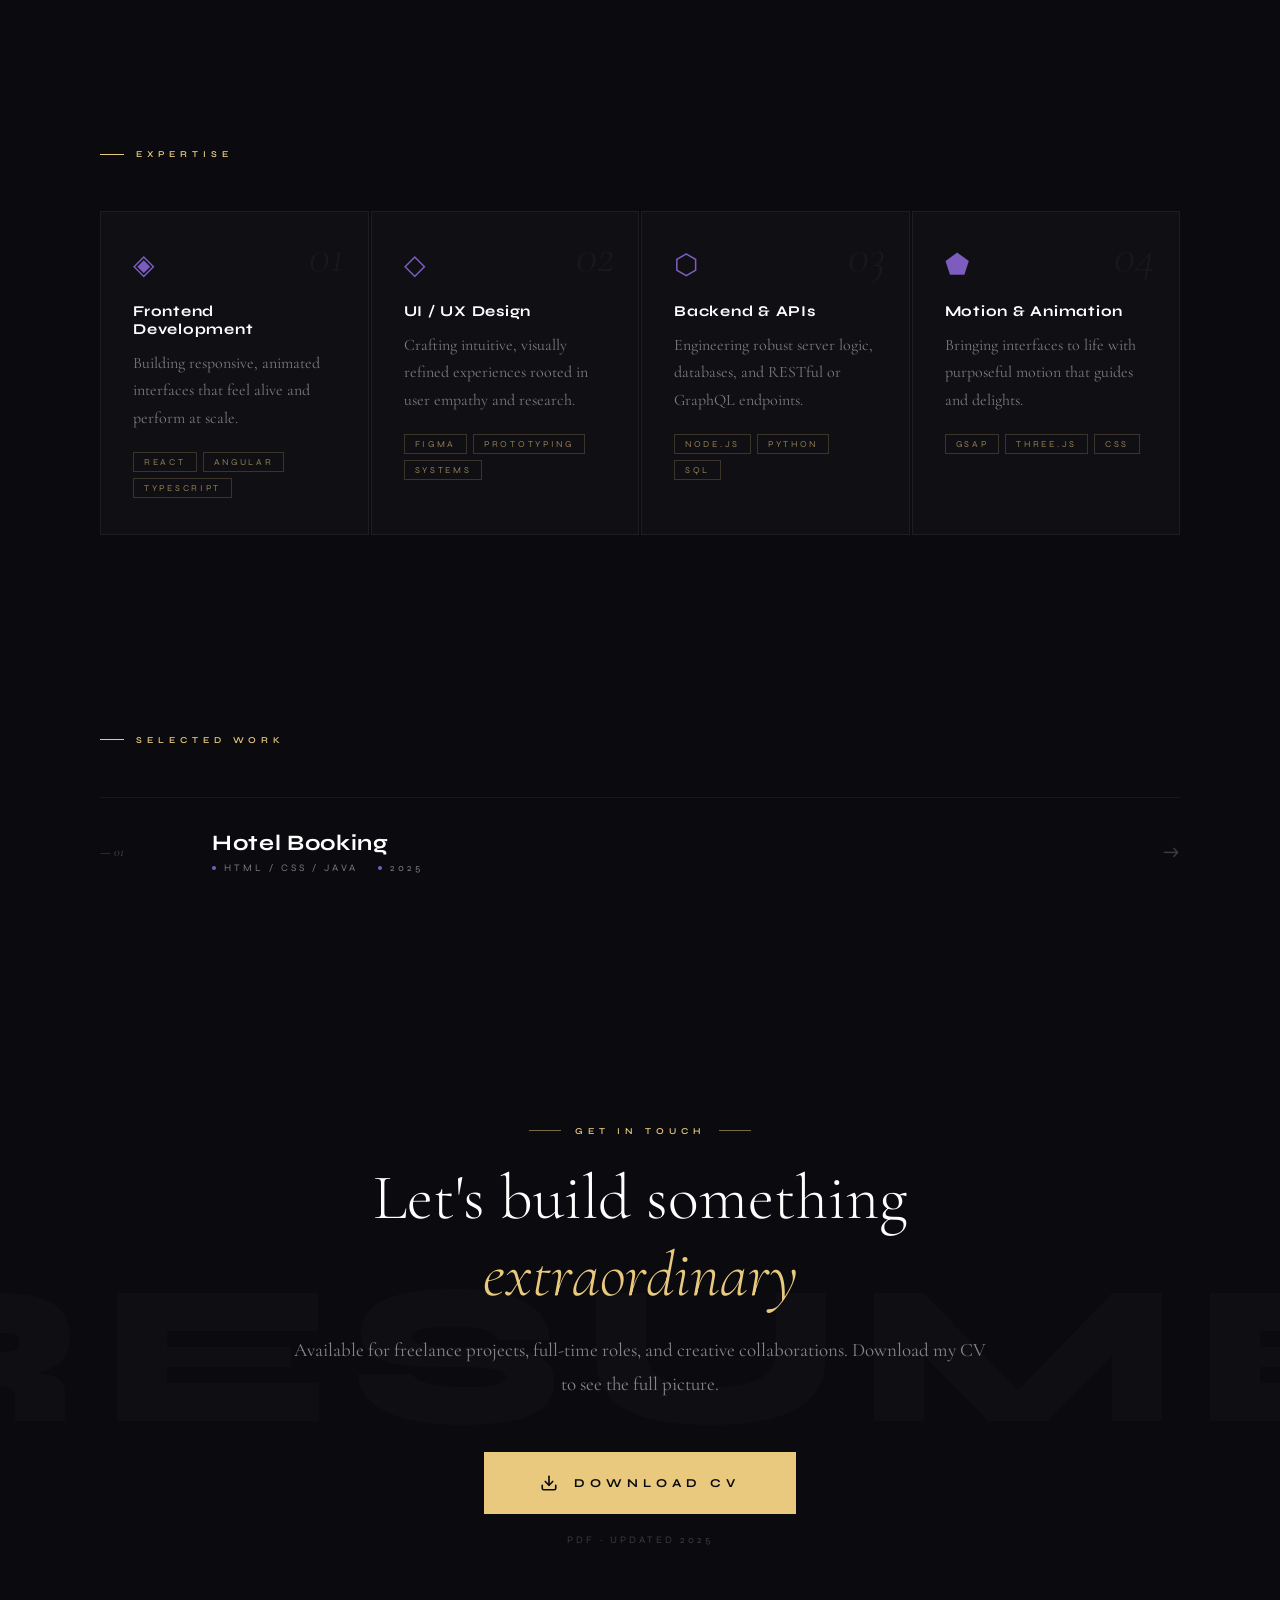
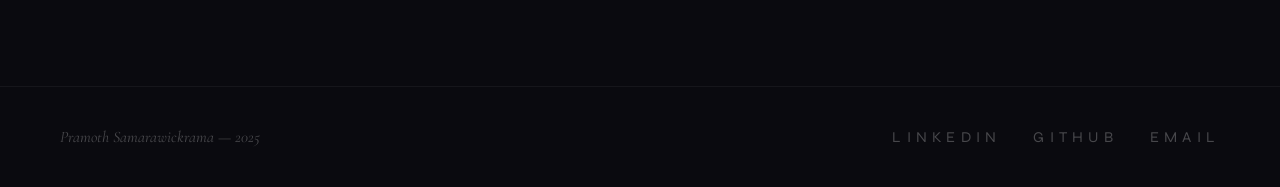
==== commit 52c64016: "Update pramoth-home.html" ====
--- a/pramoth-home.html
+++ b/pramoth-home.html
@@ -129,7 +129,7 @@
 .hero-name-last {
   display: block;
   font-family: 'Syne', sans-serif;
-  font-weight: 600;
+  font-weight: 500;
   font-size: clamp(36px, 8.5vw, 100px);
   letter-spacing: 0.1em;
   text-transform: uppercase;
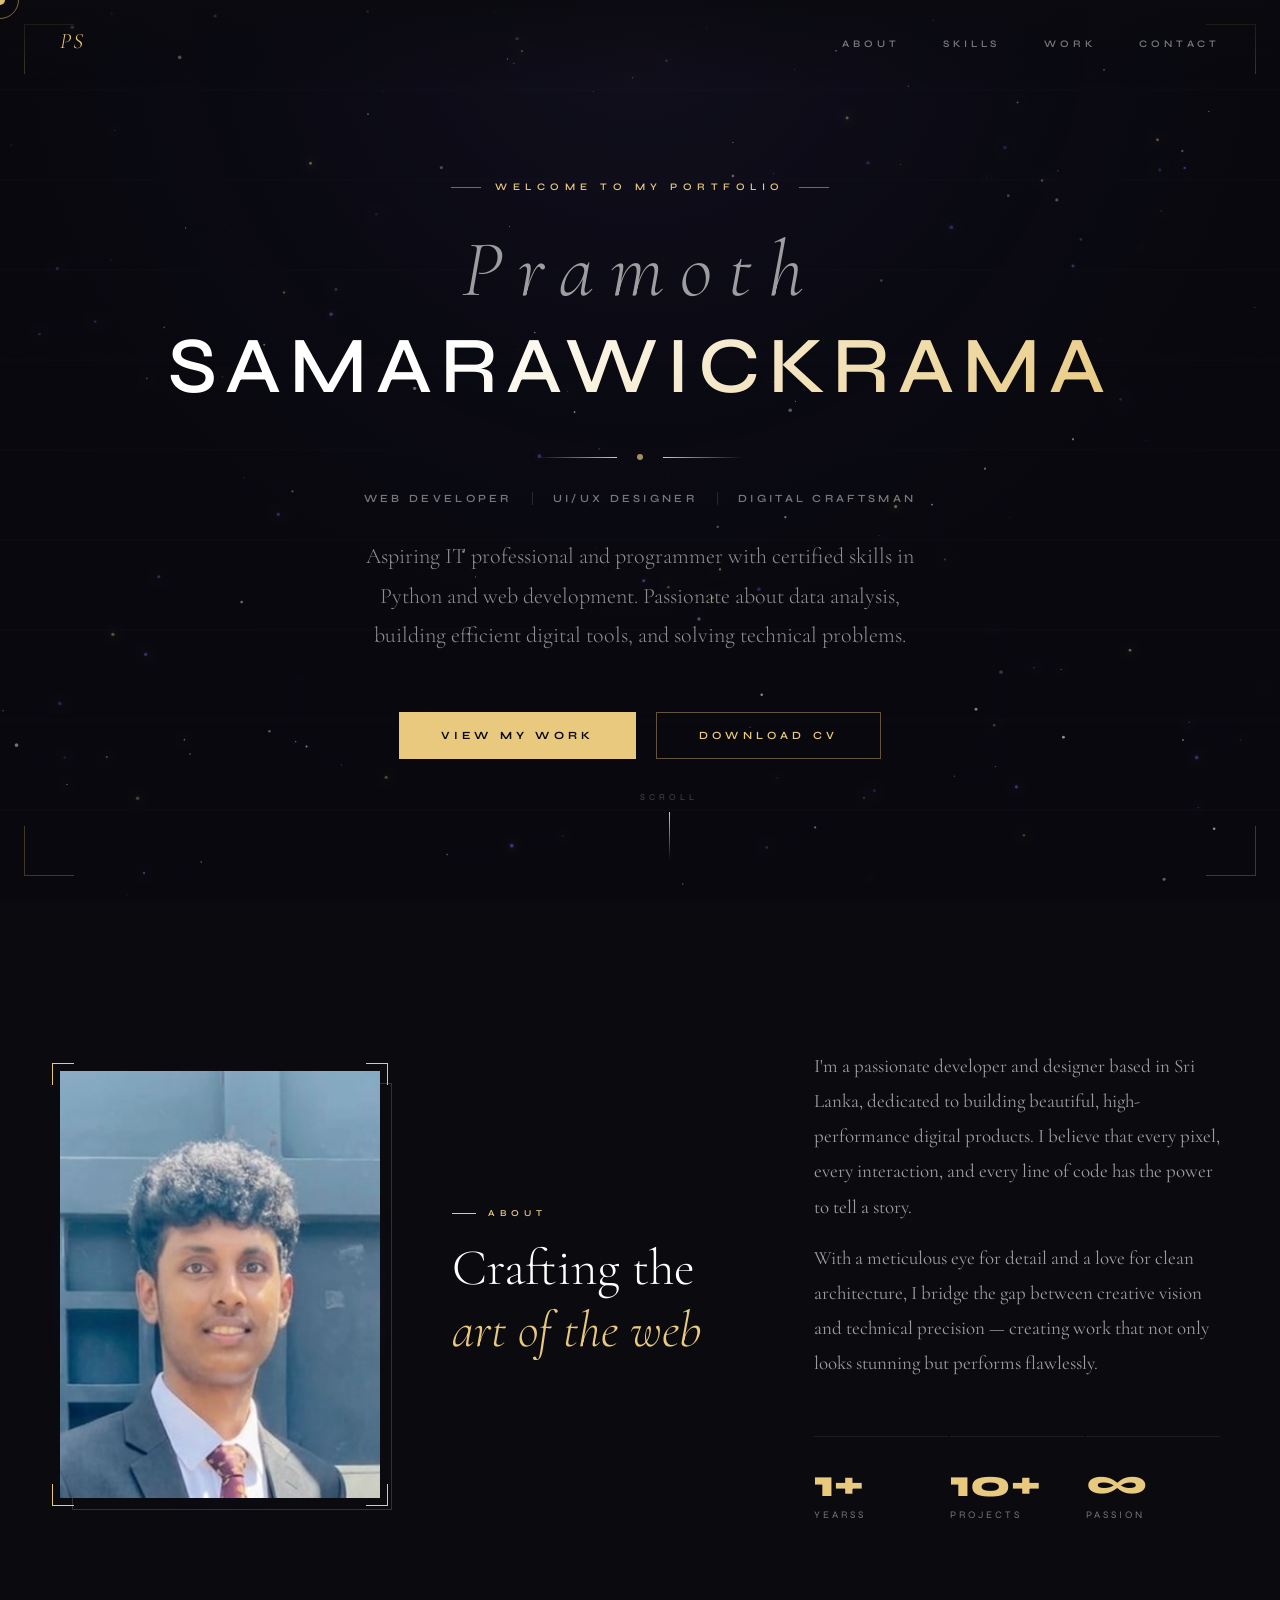
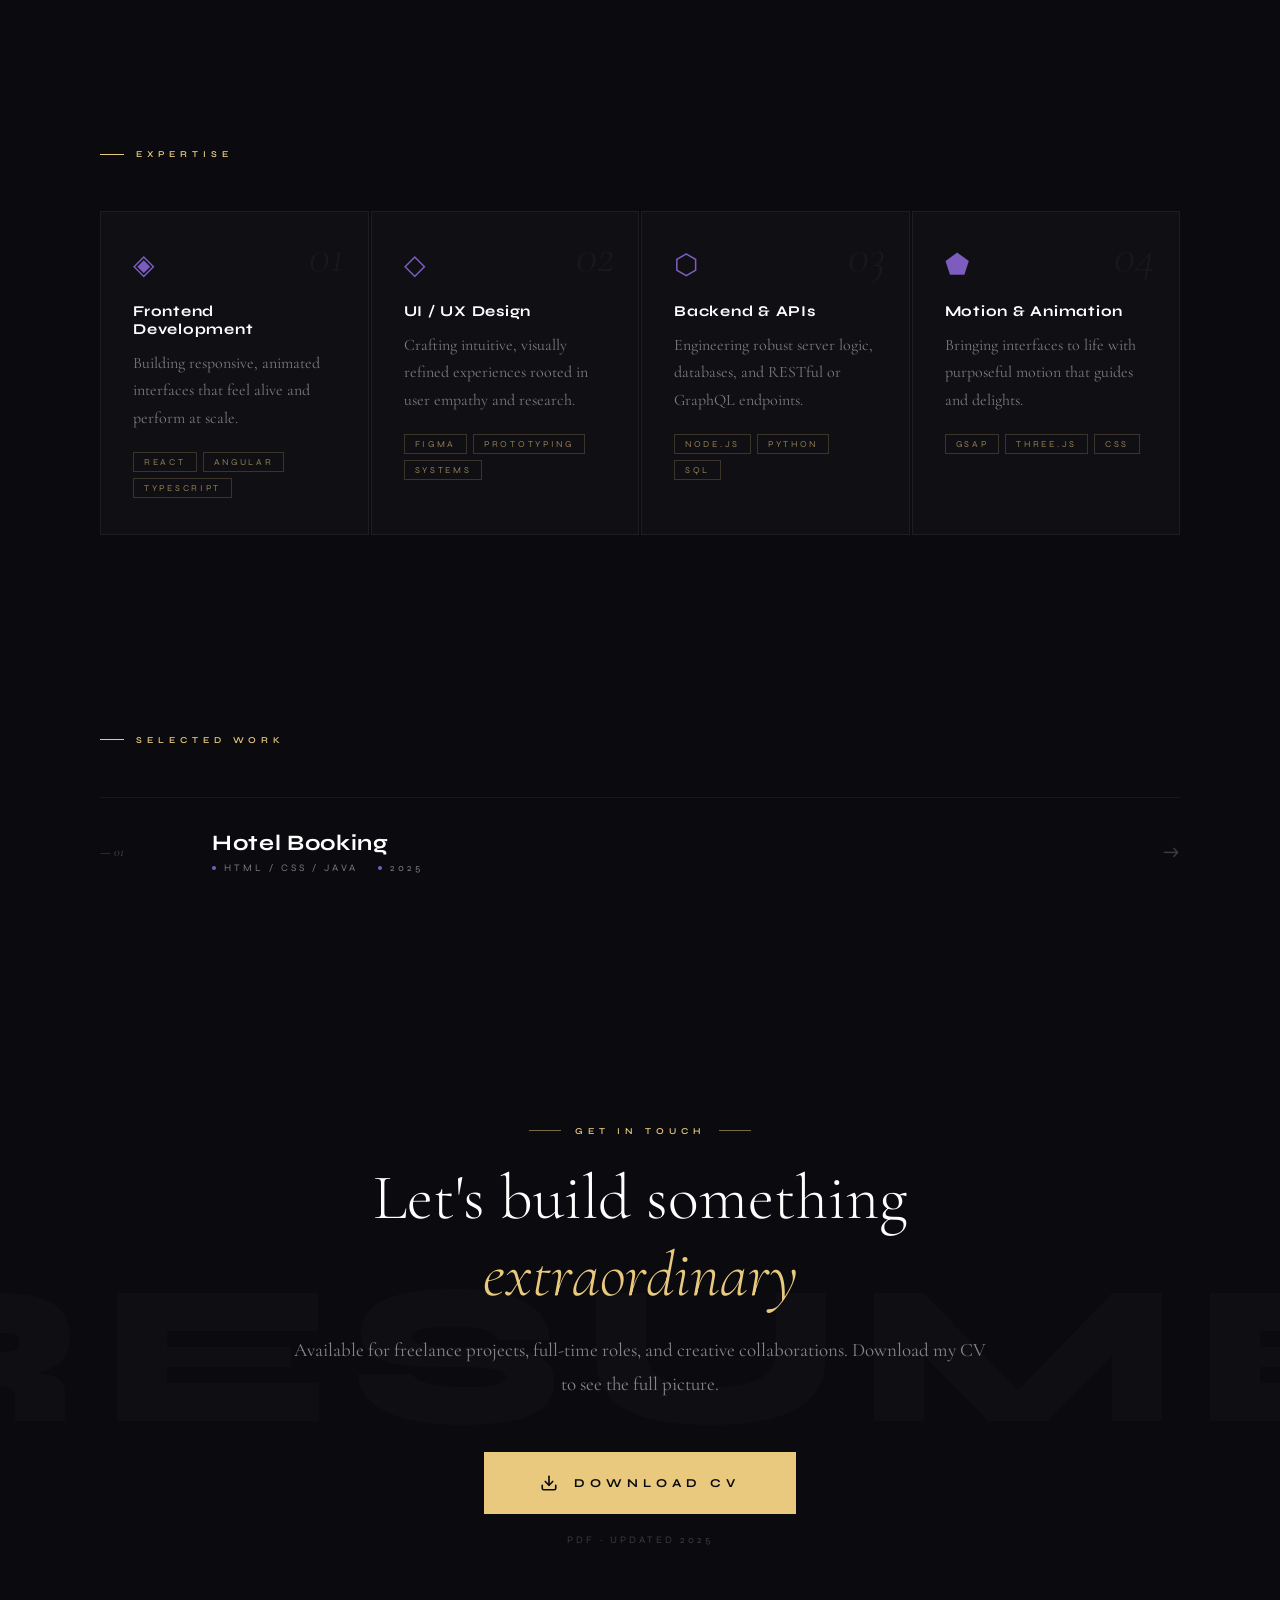
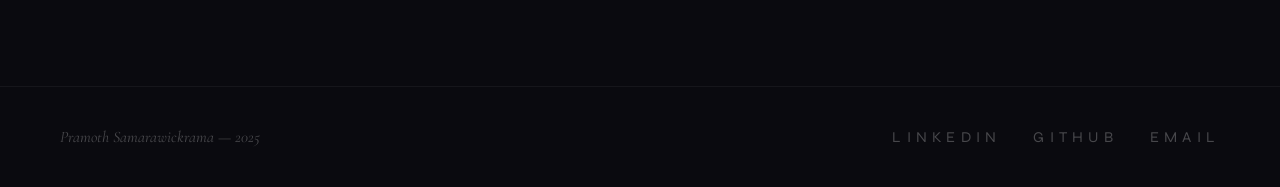
==== commit 583708fb: "Update pramoth-home.html" ====
--- a/pramoth-home.html
+++ b/pramoth-home.html
@@ -129,8 +129,8 @@
 .hero-name-last {
   display: block;
   font-family: 'Syne', sans-serif;
-  font-weight: 500;
-  font-size: clamp(36px, 8.5vw, 100px);
+  font-weight: 550;
+  font-size: clamp(30px, 8vw, 80px);
   letter-spacing: 0.1em;
   text-transform: uppercase;
   background: linear-gradient(135deg, #fff 30%, var(--gold) 100%);
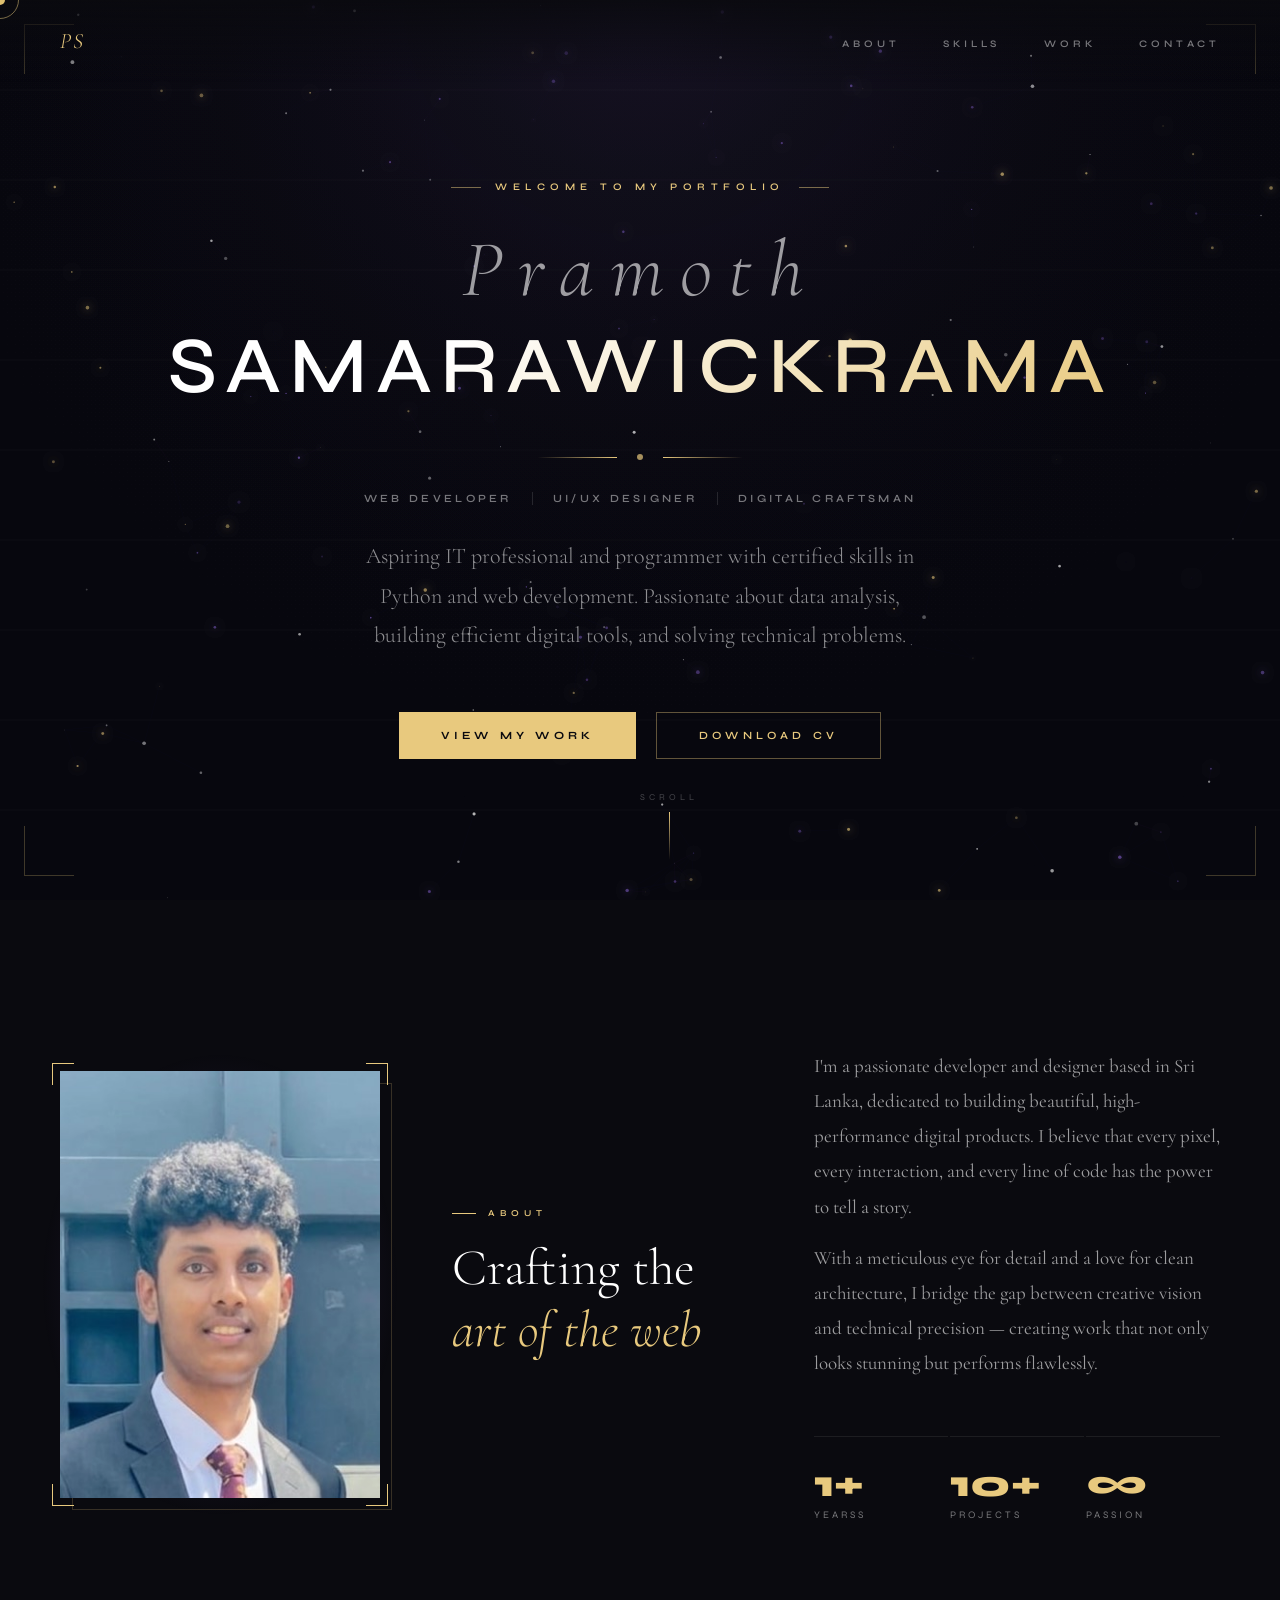
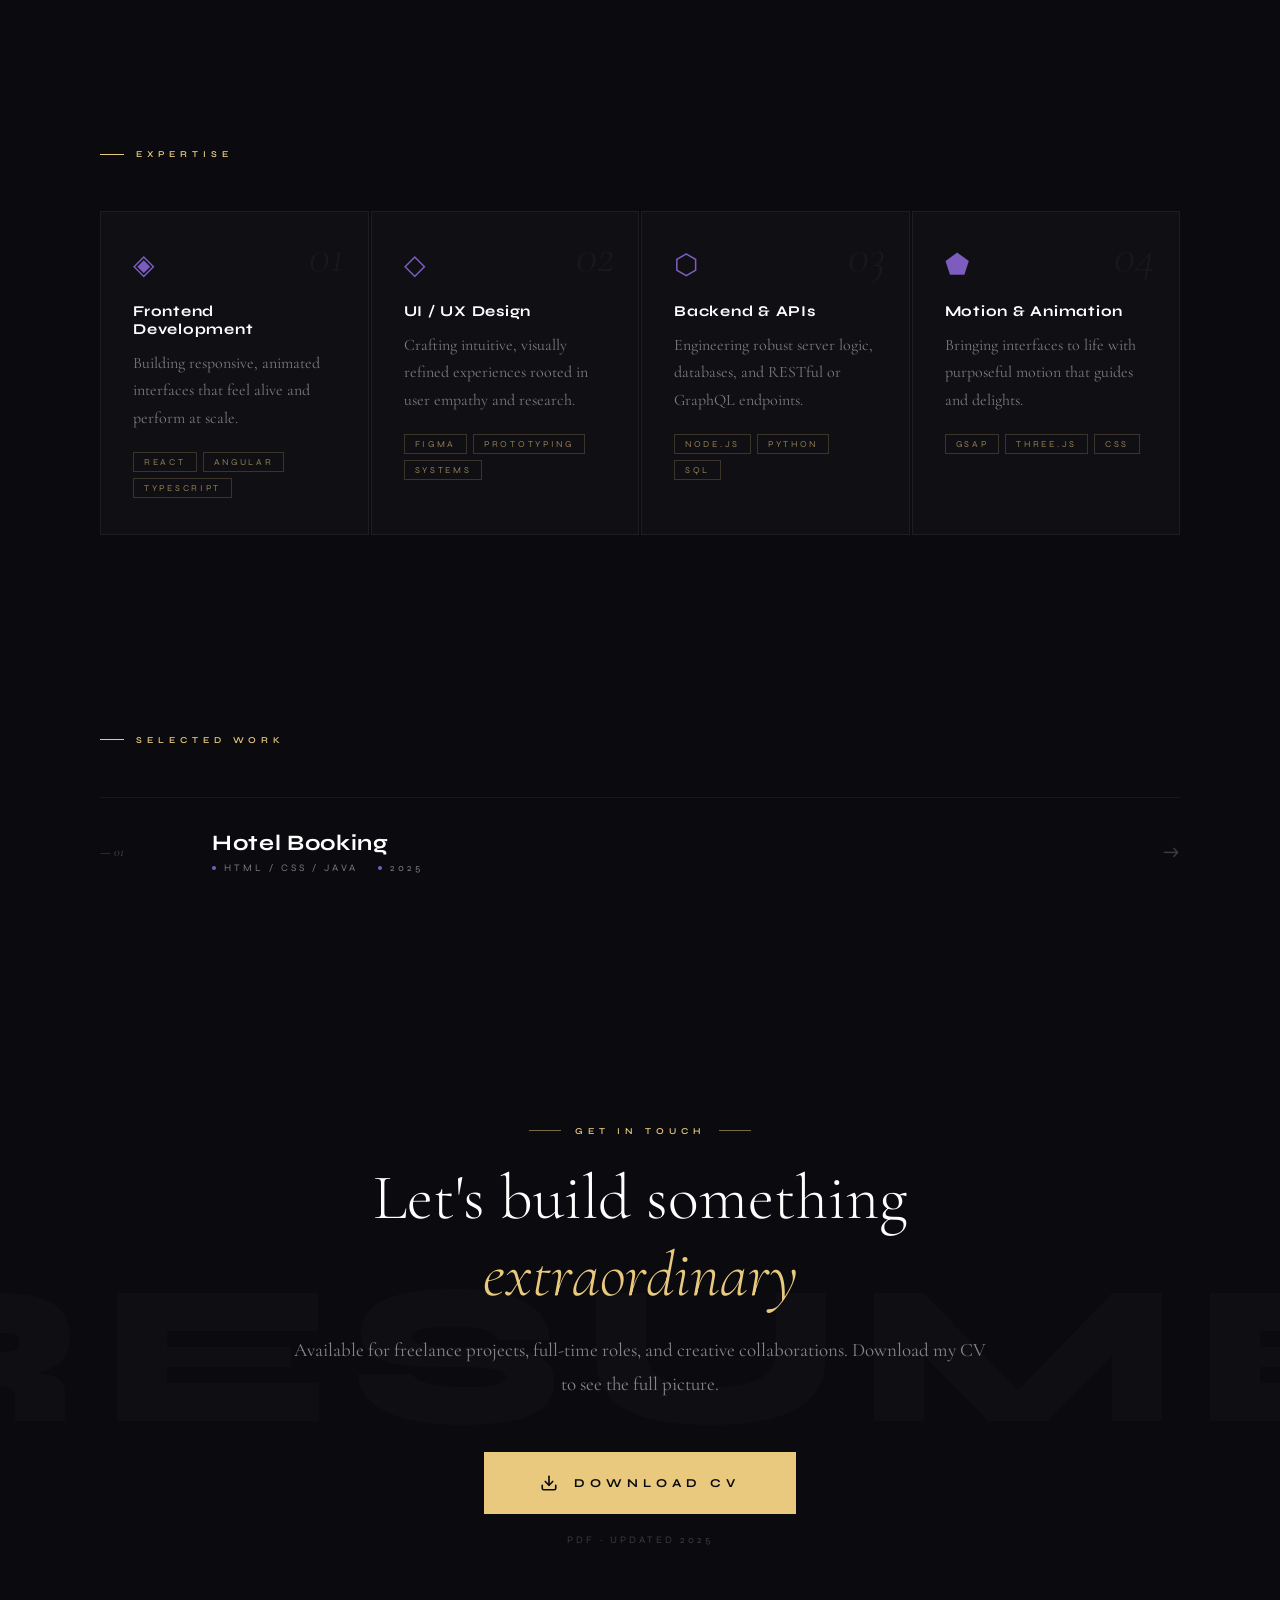
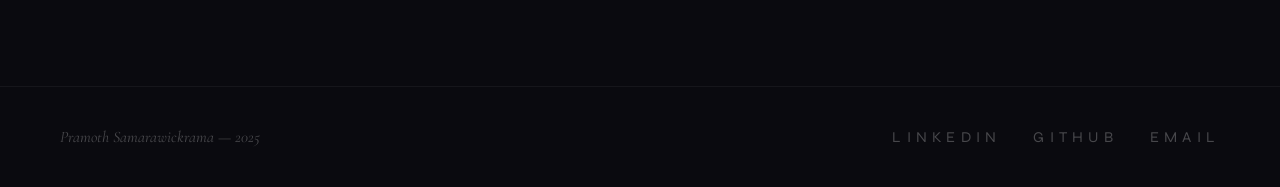
==== commit 72b58ed7: "Update viewport meta tag for fixed width" ====
--- a/pramoth-home.html
+++ b/pramoth-home.html
@@ -2,7 +2,7 @@
 <html lang="en">
 <head>
 <meta charset="UTF-8">
-<meta name="viewport" content="width=device-width, initial-scale=1.0">
+<meta name="viewport" content="width=1280">
 <title>Pramoth Samarawickrama — Portfolio</title>
 <link href="https://fonts.googleapis.com/css2?family=Cormorant+Garamond:ital,wght@0,300;0,400;0,600;1,300;1,400&family=Syne:wght@400;600;700;800&display=swap" rel="stylesheet">
 <style>
